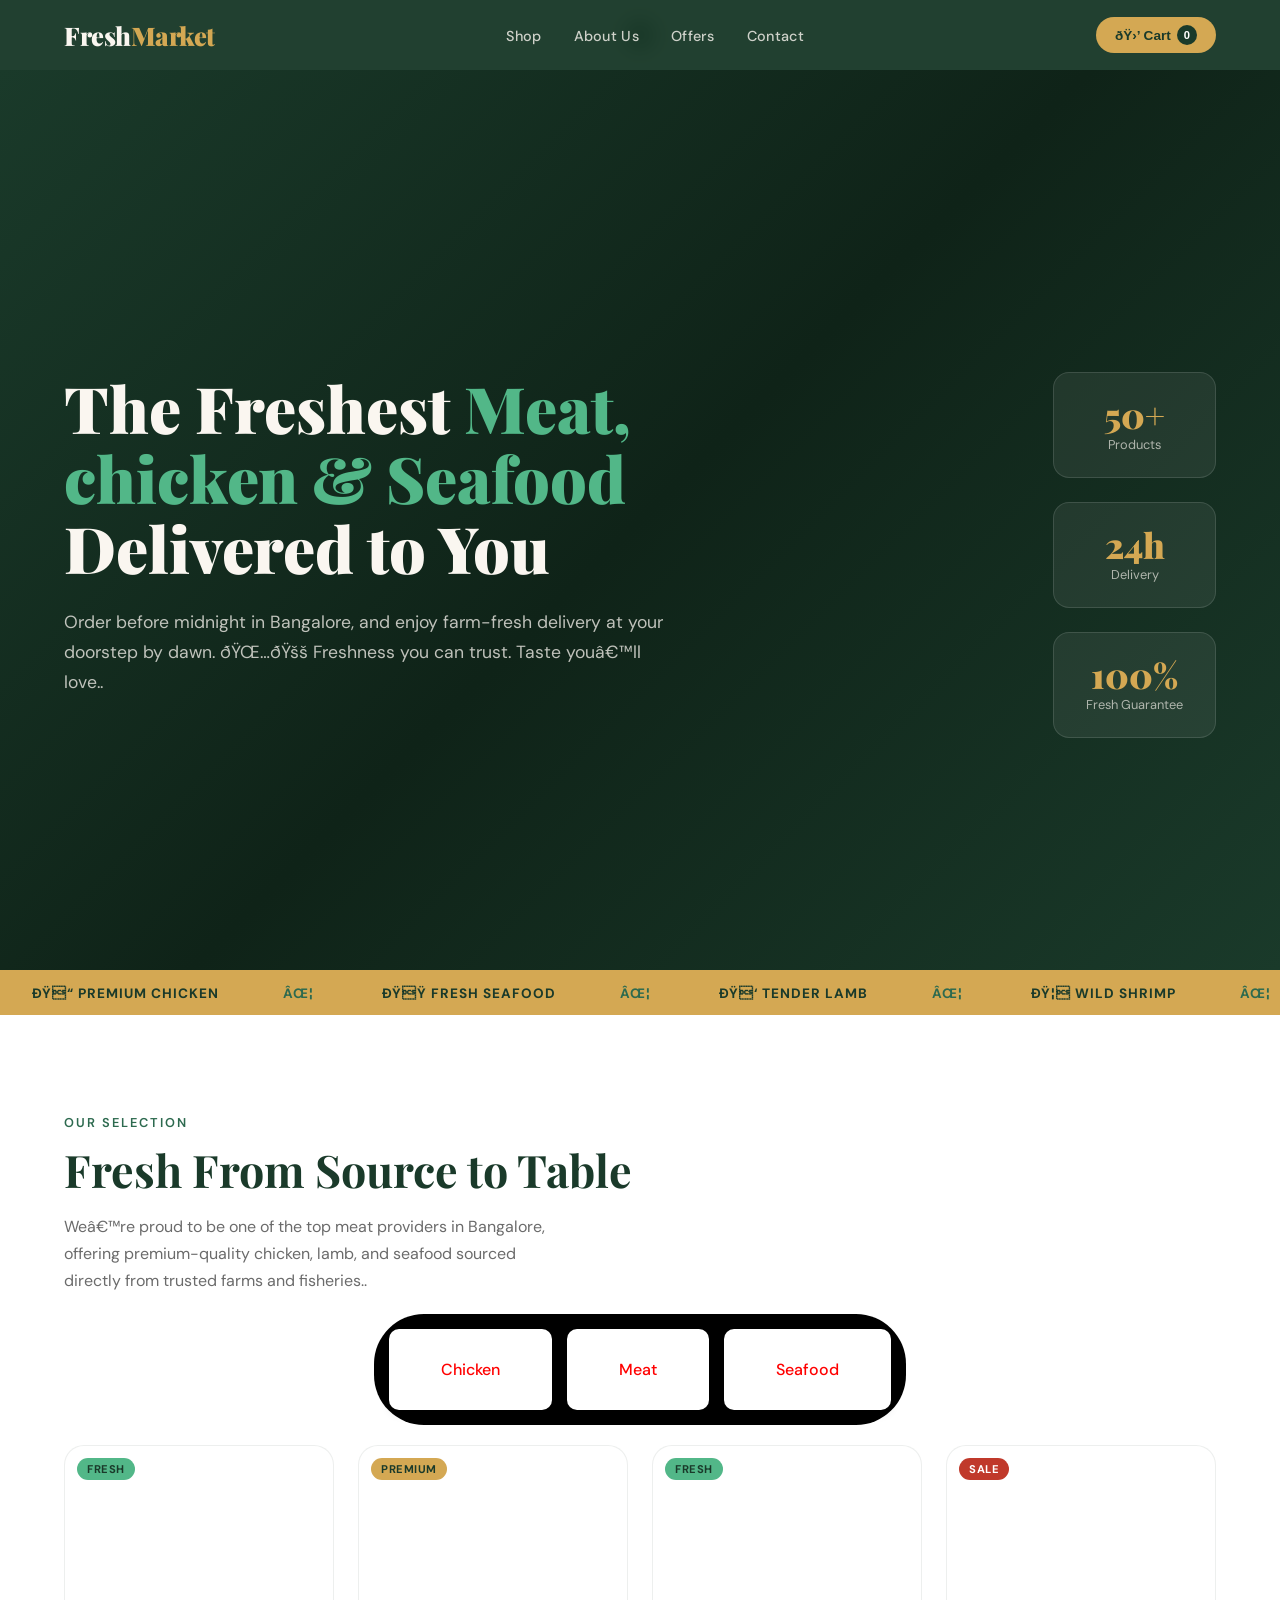
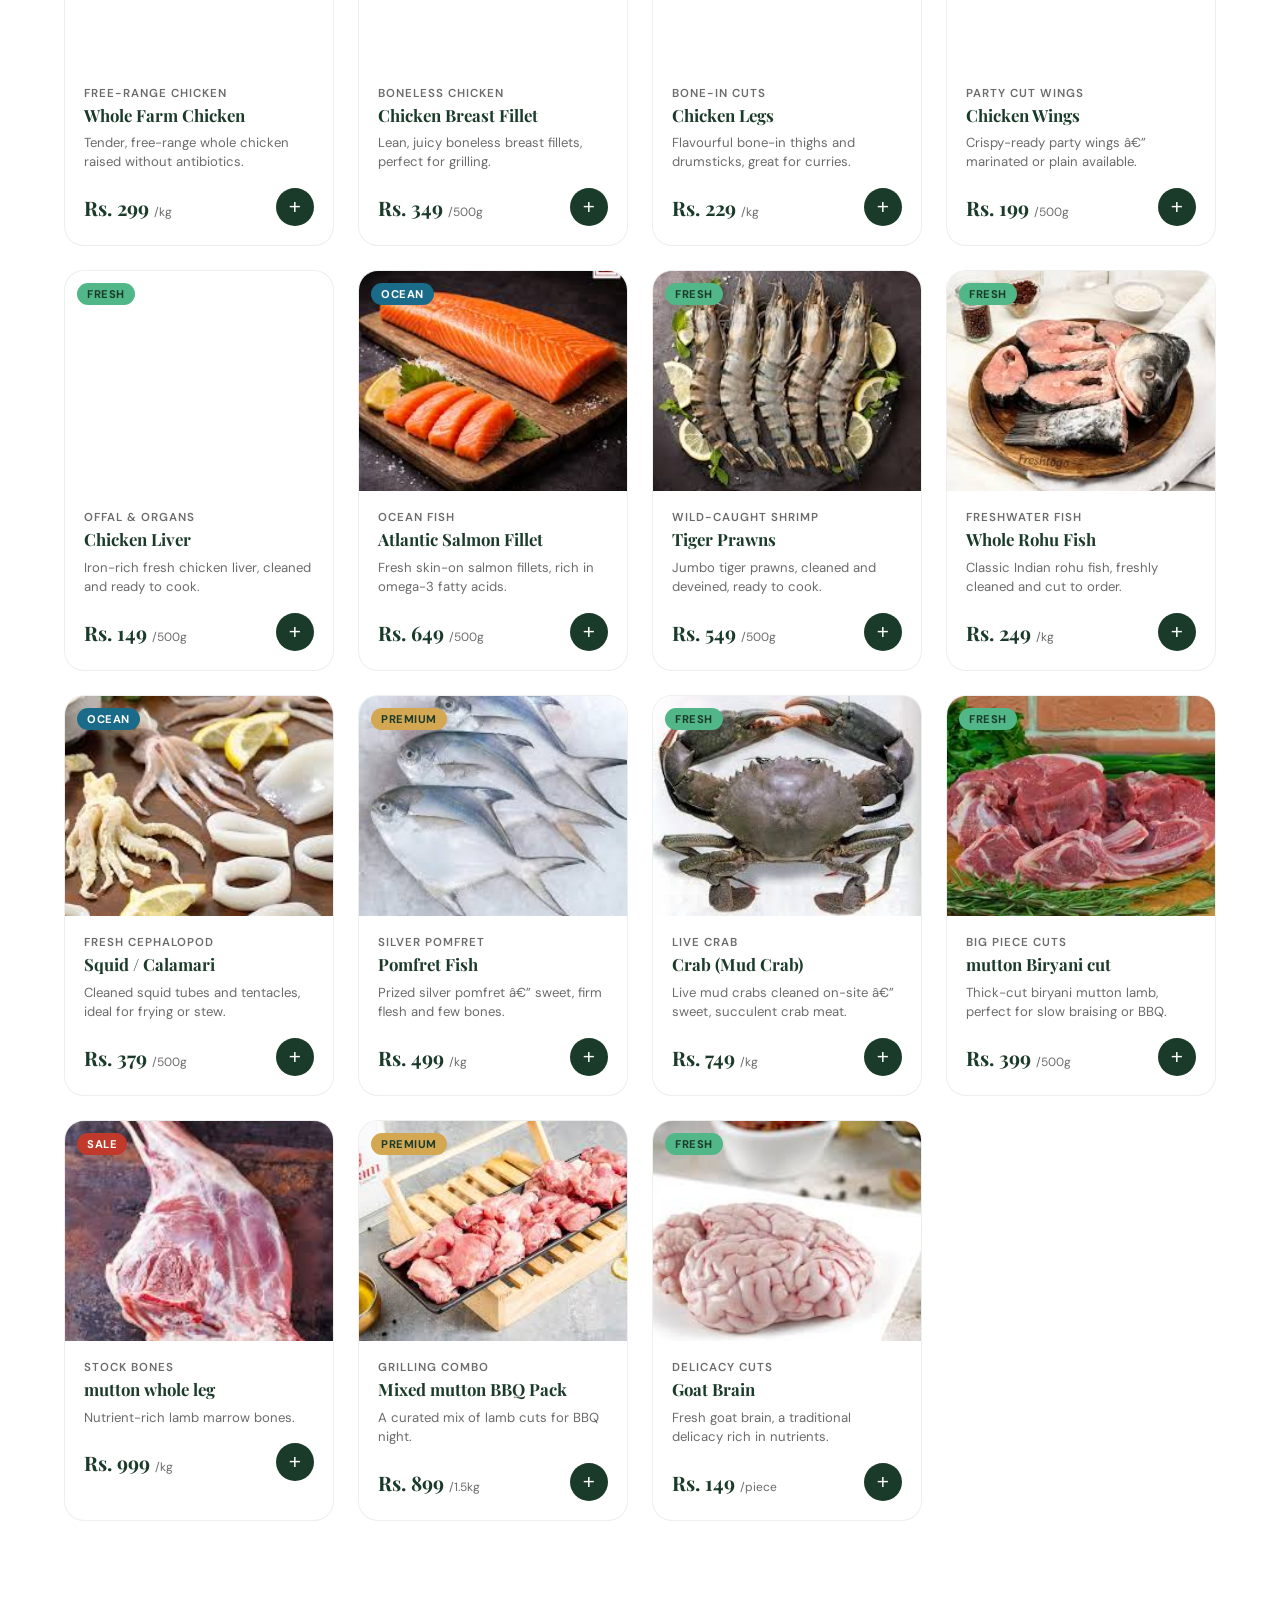
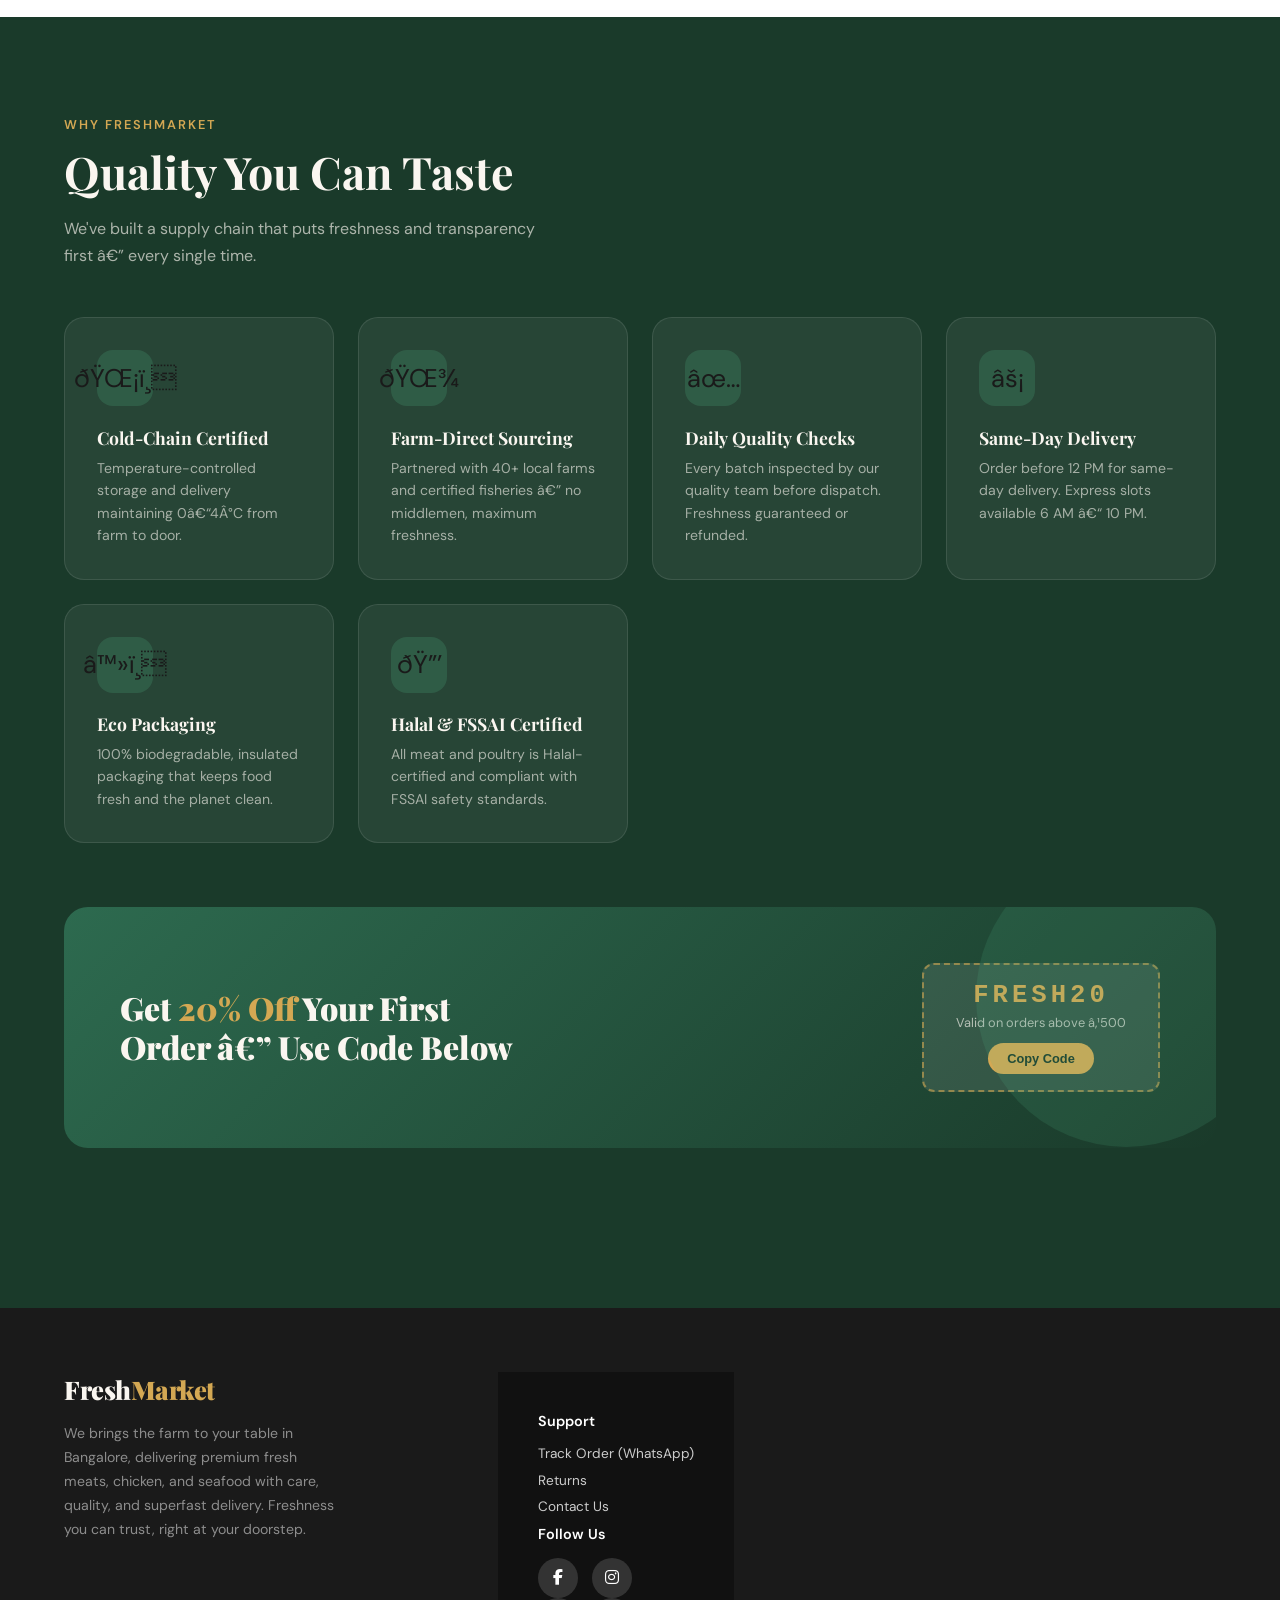
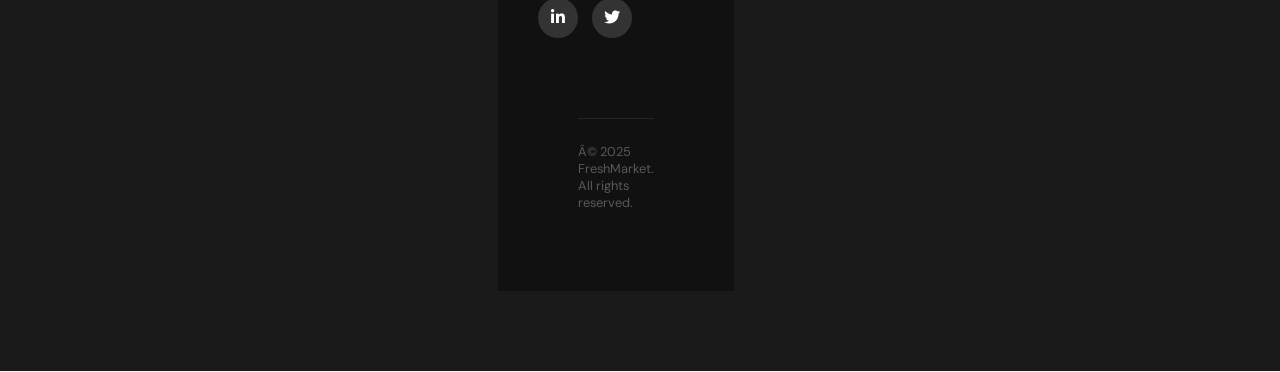
==== index.html @ b381bd7d "Update index.html" ====
<!DOCTYPE html>
<html lang="en">
<head>
  <!-- Google tag (gtag.js) -->
<script async src="https://www.googletagmanager.com/gtag/js?id=G-Z28W8X3R61"></script>
<script>
  window.dataLayer = window.dataLayer || [];
  function gtag(){dataLayer.push(arguments);}
  gtag('js', new Date());

  gtag('config', 'G-Z28W8X3R61');
</script>
  <link rel="stylesheet" href="style.css">
  <title>FreshMarket</title>
    <div class="category-container">
</div>

  <style>
  /* .category-container {
  display: flex;
  justify-content: center;
  gap: 15px;
  background: #000;
  padding: 15px;
  border-radius: 50px;
  width: fit-content;
  margin: 20px auto;
}

.category-card a {
  color: Yellow;
  text-decoration: none;
  padding: 10px 22px;
  display: block;
  border-radius: 30px;
  font-weight: 500;
  transition: all 0.3s ease;
}

.category-card a:hover {
  background: #fff;
  color: #000;
} */
  .category-container {
    display: flex;
    justify-content: center;
    gap: 15px;
    background: #000;
    padding: 15px;
    border-radius: 50px;
    width: fit-content;
    margin: 20px auto;
  }

  .category-card a {
    color: Red;
    text-decoration: none;
    padding: 10px 22px;
    display: block;
    border-radius: 30px;
    font-weight: 500;
    transition: all 0.3s ease;
  }

  .category-card a:hover {
    background: #fff;
    color: #000;
  }
  </style>

</head>
<meta charset="UTF-8">
<meta name="viewport" content="width=device-width, initial-scale=1.0">
<title>FreshMarket — Farm to Table</title>
<link href="https://fonts.googleapis.com/css2?family=Playfair+Display:wght@400;600;700;900&family=DM+Sans:wght@300;400;500;600&display=swap" rel="stylesheet">
<style>
  :root {
    --cream: #FAF6F0;
    --deep-green: #1A3A2A;
    --mid-green: #2D6A4F;
    --light-green: #52B788;
    --accent: #D4A853;
    --warm-red: #C0392B;
    --ocean: #1A6B8A;
    --bg: #F5EFE7;
    --white: #FFFFFF;
    --text-dark: #1A1A1A;
    --text-muted: #6B6B6B;
    --card-shadow: 0 8px 40px rgba(26,58,42,0.12);
    --transition: all 0.35s cubic-bezier(0.4,0,0.2,1);
  }

  * { margin: 0; padding: 0; box-sizing: border-box; }

  body {
    font-family: 'DM Sans', sans-serif;
    background: var(--cream);
    color: var(--text-dark);
    overflow-x: hidden;
  }

  /* ─── NAV ─── */
  nav {
    position: fixed; top: 0; width: 100%; z-index: 999;
    background: rgba(26,58,42,0.97);
    backdrop-filter: blur(10px);
    padding: 0 5%;
    display: flex; align-items: center; justify-content: space-between;
    height: 70px;
  }
  .nav-logo {
    font-family: 'Playfair Display', serif;
    font-size: 1.6rem; font-weight: 900;
    color: var(--cream);
    letter-spacing: -0.5px;
  }
  .nav-logo span { color: var(--accent); }
  .nav-links { display: flex; gap: 2rem; list-style: none; }
  .nav-links a {
    color: rgba(250,246,240,0.8);
    text-decoration: none; font-size: 0.9rem; font-weight: 500;
    letter-spacing: 0.3px; transition: var(--transition);
  }
  .nav-links a:hover { color: var(--accent); }
  .nav-actions { display: flex; align-items: center; gap: 1rem; }
  .cart-btn {
    background: var(--accent);
    color: var(--deep-green);
    border: none; padding: 0.5rem 1.2rem;
    border-radius: 50px; font-weight: 600; font-size: 0.85rem;
    cursor: pointer; transition: var(--transition);
    display: flex; align-items: center; gap: 6px;
  }
  .cart-btn:hover { background: var(--cream); transform: scale(1.04); }
  .cart-count {
    background: var(--deep-green); color: white;
    border-radius: 50%; width: 20px; height: 20px;
    display: flex; align-items: center; justify-content: center;
    font-size: 0.7rem; font-weight: 700;
  }

  /* ─── HERO ─── */
  .hero {
    min-height: 100vh;
    background: linear-gradient(135deg, var(--deep-green) 0%, #0f2318 50%, #1a3a2a 100%);
    display: flex; align-items: center;
    padding: 70px 5% 0;
    position: relative; overflow: hidden;
  }
  .hero::before {
    content: '';
    position: absolute; inset: 0;
    background: url('https://media.istockphoto.com/id/1165495283/photo/different-types-of-animal-protein.webp?a=1&b=1&s=612x612&w=0&k=20&c=Oe6V6Va_bn7mPq1WxCvfCZoLuxeNnHLJ_kqtxT3GMZA=') center/cover;
    opacity: 0.18;
  }
  .hero-content { position: relative; z-index: 2; max-width: 620px; }
  .hero-badge {
    display: inline-block;
    background: rgba(212,168,83,0.2);
    border: 1px solid var(--accent);
    color: var(--accent);
    padding: 0.35rem 1rem; border-radius: 50px;
    font-size: 0.78rem; font-weight: 600;
    letter-spacing: 1.5px; text-transform: uppercase;
    margin-bottom: 1.5rem;
    animation: fadeUp 0.6s ease forwards;
  }
  .hero h1 {
    font-family: 'Playfair Display', serif;
    font-size: clamp(2.8rem, 5vw, 4.5rem);
    font-weight: 900; line-height: 1.1;
    color: var(--cream);
    margin-bottom: 1.5rem;
    animation: fadeUp 0.7s 0.1s ease both;
  }
  .hero h1 em { color: var(--light-green); font-style: normal; }
  .hero p {
    color: rgba(250,246,240,0.75);
    font-size: 1.1rem; line-height: 1.7;
    margin-bottom: 2.5rem;
    animation: fadeUp 0.7s 0.2s ease both;
  }
  .hero-btns { display: flex; gap: 1rem; flex-wrap: wrap; animation: fadeUp 0.7s 0.3s ease both; }
  .btn-primary {
    background: var(--accent); color: var(--deep-green);
    padding: 0.85rem 2rem; border-radius: 50px;
    font-weight: 700; font-size: 0.95rem;
    border: none; cursor: pointer; transition: var(--transition);
    text-decoration: none; display: inline-block;
  }
  .btn-primary:hover { background: var(--light-green); color: white; transform: translateY(-2px); }
  .btn-secondary {
    background: transparent; color: var(--cream);
    padding: 0.85rem 2rem; border-radius: 50px;
    font-weight: 600; font-size: 0.95rem;
    border: 2px solid rgba(250,246,240,0.3);
    cursor: pointer; transition: var(--transition);
    text-decoration: none; display: inline-block;
  }
  .btn-secondary:hover { border-color: var(--accent); color: var(--accent); }
  .hero-stats {
    position: relative; z-index: 2;
    margin-left: auto; display: flex; flex-direction: column; gap: 1.5rem;
    animation: fadeIn 1s 0.5s ease both;
  }
  .stat-card {
    background: rgba(255,255,255,0.07);
    backdrop-filter: blur(12px);
    border: 1px solid rgba(255,255,255,0.12);
    border-radius: 16px; padding: 1.5rem 2rem;
    text-align: center; min-width: 160px;
  }
  .stat-card .num {
    font-family: 'Playfair Display', serif;
    font-size: 2.2rem; font-weight: 900;
    color: var(--accent); line-height: 1;
  }
  .stat-card .label { color: rgba(250,246,240,0.65); font-size: 0.8rem; margin-top: 4px; }

  /* ─── MARQUEE ─── */
  .marquee-strip {
    background: var(--accent);
    padding: 0.75rem 0; overflow: hidden;
    white-space: nowrap;
  }
  .marquee-inner {
    display: inline-block;
    animation: marquee 20s linear infinite;
    font-weight: 700; font-size: 0.85rem;
    color: var(--deep-green); letter-spacing: 1px; text-transform: uppercase;
  }
  .marquee-inner span { margin: 0 2rem; }
  .marquee-inner .dot { color: var(--mid-green); }

  /* ─── SECTIONS ─── */
  section { padding: 6rem 5%; }
  .section-label {
    display: inline-block;
    color: var(--mid-green); font-weight: 600;
    font-size: 0.8rem; letter-spacing: 2px;
    text-transform: uppercase; margin-bottom: 0.75rem;
  }
  .section-title {
    font-family: 'Playfair Display', serif;
    font-size: clamp(2rem, 3.5vw, 3rem);
    font-weight: 700; line-height: 1.2;
    color: var(--deep-green); margin-bottom: 1rem;
  }
  .section-sub {
    color: var(--text-muted); font-size: 1rem;
    max-width: 500px; line-height: 1.7;
  }

  /* ─── CATEGORY TABS ─── */
  .category-section { background: var(--white); }
  .category-nav {
    display: flex; gap: 0.75rem; flex-wrap: wrap;
    margin: 2.5rem 0;
  }
  .cat-tab {
    padding: 0.6rem 1.4rem; border-radius: 50px;
    border: 2px solid transparent;
    background: var(--bg);
    font-weight: 600; font-size: 0.88rem;
    cursor: pointer; transition: var(--transition);
    display: flex; align-items: center; gap: 8px;
    color: var(--text-muted);
  }
  .cat-tab:hover { border-color: var(--light-green); color: var(--mid-green); }
  .cat-tab.active {
    background: var(--deep-green);
    color: var(--cream);
    border-color: var(--deep-green);
  }
  .cat-tab .icon { font-size: 1.1rem; }

  /* ─── PRODUCT GRID ─── */
  .products-grid {
    display: grid;
    grid-template-columns: repeat(auto-fill, minmax(240px, 1fr));
    gap: 1.5rem;
  }
  .product-card {
    background: var(--white);
    border-radius: 20px;
    overflow: hidden;
    border: 1px solid rgba(26,58,42,0.08);
    transition: var(--transition);
    cursor: pointer;
    position: relative;
  }
  .product-card:hover {
    transform: translateY(-6px);
    box-shadow: var(--card-shadow);
  }
  .product-img {
    width: 100%; height: 220px;
    object-fit: cover;
    display: block; transition: var(--transition);
  }
  .product-card:hover .product-img { transform: scale(1.04); }
  .product-img-wrap { overflow: hidden; position: relative; }
  .product-badge {
    position: absolute; top: 12px; left: 12px;
    padding: 4px 10px; border-radius: 50px;
    font-size: 0.7rem; font-weight: 700;
    letter-spacing: 0.5px; text-transform: uppercase;
  }
  .badge-fresh { background: var(--light-green); color: var(--deep-green); }
  .badge-premium { background: var(--accent); color: var(--deep-green); }
  .badge-sale { background: var(--warm-red); color: white; }
  .badge-ocean { background: var(--ocean); color: white; }
  .product-body { padding: 1.2rem; }
  .product-cat {
    font-size: 0.72rem; font-weight: 600;
    text-transform: uppercase; letter-spacing: 1px;
    color: var(--text-muted); margin-bottom: 4px;
  }
  .product-name {
    font-family: 'Playfair Display', serif;
    font-size: 1.05rem; font-weight: 700;
    color: var(--deep-green); margin-bottom: 0.4rem;
    line-height: 1.3;
  }
  .product-desc {
    font-size: 0.82rem; color: var(--text-muted);
    line-height: 1.5; margin-bottom: 1rem;
  }
  .product-footer {
    display: flex; align-items: center;
    justify-content: space-between;
  }
  .product-price {
    font-family: 'Playfair Display', serif;
    font-size: 1.25rem; font-weight: 700;
    color: var(--deep-green);
  }
  .product-price .unit {
    font-size: 0.75rem; font-weight: 400;
    color: var(--text-muted); font-family: 'DM Sans', sans-serif;
  }
  .add-btn {
    width: 38px; height: 38px; border-radius: 50%;
    background: var(--deep-green); color: white;
    border: none; cursor: pointer;
    font-size: 1.3rem; transition: var(--transition);
    display: flex; align-items: center; justify-content: center;
  }
  .add-btn:hover { background: var(--light-green); transform: scale(1.1); }

  /* ─── WHY US ─── */
  .why-section { background: var(--deep-green); }
  .why-section .section-label { color: var(--accent); }
  .why-section .section-title { color: var(--cream); }
  .why-section .section-sub { color: rgba(250,246,240,0.65); }
  .why-grid {
    display: grid;
    grid-template-columns: repeat(auto-fit, minmax(220px, 1fr));
    gap: 1.5rem; margin-top: 3rem;
  }
  .why-card {
    background: rgba(255,255,255,0.06);
    border: 1px solid rgba(255,255,255,0.1);
    border-radius: 20px; padding: 2rem;
    transition: var(--transition);
  }
  .why-card:hover {
    background: rgba(82,183,136,0.15);
    border-color: var(--light-green);
    transform: translateY(-4px);
  }
  .why-icon {
    width: 56px; height: 56px; border-radius: 16px;
    background: rgba(82,183,136,0.2);
    display: flex; align-items: center; justify-content: center;
    font-size: 1.6rem; margin-bottom: 1.2rem;
  }
  .why-card h3 {
    font-family: 'Playfair Display', serif;
    font-size: 1.1rem; color: var(--cream);
    margin-bottom: 0.5rem;
  }
  .why-card p { color: rgba(250,246,240,0.6); font-size: 0.88rem; line-height: 1.6; }

  /* ─── BANNER ─── */
  .promo-banner {
    background: linear-gradient(135deg, var(--mid-green), var(--deep-green));
    border-radius: 24px; padding: 3.5rem;
    display: flex; align-items: center; justify-content: space-between;
    gap: 2rem; flex-wrap: wrap; margin: 4rem 0;
    position: relative; overflow: hidden;
  }
  .promo-banner::before {
    content: '';
    position: absolute; right: -60px; top: -60px;
    width: 300px; height: 300px; border-radius: 50%;
    background: rgba(82,183,136,0.15);
  }
  .promo-banner h2 {
    font-family: 'Playfair Display', serif;
    font-size: 2rem; font-weight: 900; color: var(--cream);
    max-width: 400px; line-height: 1.2;
  }
  .promo-banner h2 em { color: var(--accent); font-style: normal; }
  .promo-code {
    background: rgba(255,255,255,0.1);
    border: 2px dashed rgba(212,168,83,0.6);
    border-radius: 12px; padding: 1rem 2rem;
    text-align: center;
  }
  .promo-code .code {
    font-family: 'DM Mono', monospace;
    font-size: 1.6rem; font-weight: 700;
    color: var(--accent); letter-spacing: 4px;
  }
  .promo-code p { color: rgba(250,246,240,0.65); font-size: 0.8rem; margin-top: 4px; }

  /* ─── FOOTER ─── */
  footer {
    background: var(--text-dark);
    padding: 4rem 5% 2rem;
  }
  .footer-grid {
    display: grid;
    grid-template-columns: 2fr 1fr 1fr 1fr;
    gap: 3rem; margin-bottom: 3rem;
  }
  .footer-brand p {
    color: rgba(255,255,255,0.5); font-size: 0.88rem;
    line-height: 1.7; margin-top: 1rem; max-width: 280px;
  }
  .footer-col h4 {
    color: var(--cream); font-size: 0.9rem;
    font-weight: 600; margin-bottom: 1.2rem;
  }
  .footer-col ul { list-style: none; }
  .footer-col ul li {
    margin-bottom: 0.6rem;
  }
  .footer-col ul a {
    color: rgba(255,255,255,0.45); font-size: 0.85rem;
    text-decoration: none; transition: var(--transition);
  }
  .footer-col ul a:hover { color: var(--accent); }
  .footer-bottom {
    border-top: 1px solid rgba(255,255,255,0.08);
    padding-top: 1.5rem;
    display: flex; justify-content: space-between; align-items: center; flex-wrap: gap;
  }
  .footer-bottom p { color: rgba(255,255,255,0.3); font-size: 0.8rem; }

  /* ─── CART TOAST ─── */
  .toast {
    position: fixed; bottom: 2rem; right: 2rem;
    background: var(--deep-green); color: var(--cream);
    padding: 1rem 1.5rem; border-radius: 12px;
    font-size: 0.9rem; font-weight: 500;
    transform: translateY(100px); opacity: 0;
    transition: all 0.4s cubic-bezier(0.4,0,0.2,1);
    z-index: 9999; display: flex; align-items: center; gap: 10px;
    border-left: 4px solid var(--light-green);
    box-shadow: 0 8px 30px rgba(0,0,0,0.2);
  }
  .toast.show { transform: translateY(0); opacity: 1; }

  /* ─── ANIMATIONS ─── */
  @keyframes fadeUp {
    from { opacity: 0; transform: translateY(24px); }
    to { opacity: 1; transform: translateY(0); }
  }
  @keyframes fadeIn {
    from { opacity: 0; } to { opacity: 1; }
  }
  @keyframes marquee {
    from { transform: translateX(0); }
    to { transform: translateX(-50%); }
  }

  /* ─── RESPONSIVE ─── */
  @media (max-width: 900px) {
    .hero { flex-direction: column; text-align: center; padding-top: 90px; }
    .hero-stats { flex-direction: row; margin: 2rem auto 0; }
    .footer-grid { grid-template-columns: 1fr 1fr; }
  }
  @media (max-width: 600px) {
    .nav-links { display: none; }
    .footer-grid { grid-template-columns: 1fr; }
    .hero-stats { flex-direction: column; }
    .promo-banner { text-align: center; justify-content: center; }
  }
</style>
</head>
<body>
<!-- NAV --><nav>
<div class="nav-logo">Fresh<span>Market</span></div>
<ul class="nav-links">
<li><a href="#products">Shop</a></li>
<li><a href="#why">About Us</a></li>
<li><a href="#offers">Offers</a></li>
<li><a href="#footer">Contact</a></li>
</ul>
<div class="nav-actions"><button class="cart-btn" onclick="alert('Cart: ' + cartCount + ' items')"> 🛒 Cart <span class="cart-count" id="cartNum">0</span> </button></div>
</nav><!-- HERO -->
<section class="hero">
<div class="hero-content">
<h1>The Freshest <em>Meat, chicken &amp; Seafood</em> Delivered to You</h1>
<p>Order before midnight in Bangalore, and enjoy farm-fresh delivery at your doorstep by dawn. 🌅🚚
Freshness you can trust. Taste you’ll love..</p>
</div>
<div class="hero-stats">
<div class="stat-card">
<div class="num">50+</div>
<div class="label">Products</div>
</div>
<div class="stat-card">
<div class="num">24h</div>
<div class="label">Delivery</div>
</div>
<div class="stat-card">
<div class="num">100%</div>
<div class="label">Fresh Guarantee</div>
</div>
</div>
</section>
<!-- MARQUEE -->
<div class="marquee-strip">
<div class="marquee-inner"><span>🐓 Premium Chicken</span><span class="dot">✦</span> <span>🐟 Fresh Seafood</span><span class="dot">✦</span> <span>🐑 Tender Lamb</span><span class="dot">✦</span> <span>🦐 Wild Shrimp</span><span class="dot">✦</span> <span>🐟 Atlantic Salmon</span><span class="dot">✦</span> <!-- repeat for seamless loop --> <span>🐓 Premium Chicken</span><span class="dot">✦</span> <span>Fresh Seafood</span><span class="dot">✦</span> <span>🐑 Tender Lamb</span><span class="dot">✦</span> <span>🦐 Wild Shrimp</span><span class="dot">✦</span> <span>🐟 Atlantic Salmon</span><span class="dot">✦</span></div>
</div>
<!-- PRODUCTS -->
<section class="category-section" id="products">
<div><span class="section-label">Our Selection</span>
<h2 class="section-title">Fresh From Source to Table</h2>
<p class="section-sub">We’re proud to be one of the top meat providers in Bangalore, offering premium-quality chicken, lamb, and seafood sourced directly from trusted farms and fisheries..</p>
</div>
  <div class="category-container">

<div class="category-card">
<a href="chicken.html">Chicken</a>
</div>

<div class="category-card">
<a href="meat.html">Meat</a>
</div>

<div class="category-card">
<a href="seafood.html">Seafood</a>
</div>

</div>
  <div class="products-grid" id="productsGrid"></div>
</section>
<!-- WHY US -->
<section class="why-section" id="why"><span class="section-label">Why FreshMarket</span>
<h2 class="section-title">Quality You Can Taste</h2>
<p class="section-sub">We've built a supply chain that puts freshness and transparency first — every single time.</p>
<div class="why-grid">
<div class="why-card">
<div class="why-icon">🌡️</div>
<h3>Cold-Chain Certified</h3>
<p>Temperature-controlled storage and delivery maintaining 0–4°C from farm to door.</p>
</div>
<div class="why-card">
<div class="why-icon">🌾</div>
<h3>Farm-Direct Sourcing</h3>
<p>Partnered with 40+ local farms and certified fisheries — no middlemen, maximum freshness.</p>
</div>
<div class="why-card">
<div class="why-icon">✅</div>
<h3>Daily Quality Checks</h3>
<p>Every batch inspected by our quality team before dispatch. Freshness guaranteed or refunded.</p>
</div>
<div class="why-card">
<div class="why-icon">⚡</div>
<h3>Same-Day Delivery</h3>
<p>Order before 12 PM for same-day delivery. Express slots available 6 AM – 10 PM.</p>
</div>
<div class="why-card">
<div class="why-icon">♻️</div>
<h3>Eco Packaging</h3>
<p>100% biodegradable, insulated packaging that keeps food fresh and the planet clean.</p>
</div>
<div class="why-card">
<div class="why-icon">🔒</div>
<h3>Halal &amp; FSSAI Certified</h3>
<p>All meat and poultry is Halal-certified and compliant with FSSAI safety standards.</p>
</div>
</div>
<!-- PROMO BANNER -->
<div class="promo-banner" id="offers">
<h2>Get <em>20% Off</em> Your First Order — Use Code Below</h2>
<div class="promo-code">
<div class="code">FRESH20</div>
<p>Valid on orders above ₹500</p>
<button class="btn-primary" style="margin-top: 12px; font-size: 0.8rem; padding: 0.5rem 1.2rem;" onclick="copyCode()">Copy Code</button></div>
</div>
</section>
<!-- FOOTER --><footer id="footer">
<div class="footer-grid">
<div class="footer-brand">
<div class="nav-logo">Fresh<span>Market</span></div>
<p>We brings the farm to your table in Bangalore, delivering premium fresh meats, chicken, and seafood with care, quality, and superfast delivery. Freshness you can trust, right at your doorstep.</p>
</div>

<!-- Font Awesome (ADD IN HEAD) -->
<link rel="stylesheet" href="https://cdnjs.cloudflare.com/ajax/libs/font-awesome/6.4.0/css/all.min.css">

<div class="footer">
<div class="footer-col">
<h4>Support</h4>
<ul>
  <li><a href="https://wa.me/918197451760">Track Order (WhatsApp)</a></li>
  <li><a href="mailto:freshmarket.gt.tc.com">Returns</a></li>
  <li><a href="tel:+918197451760">Contact Us</a></li>
</ul>
  <div class="footer-col">
    <h4>Follow Us</h4>
    <div class="social-links">
      <a href="https://www.facebook.com/" target="_blank"><i class="fab fa-facebook-f"></i></a>
      <a href="https://www.instagram.com/" target="_blank"><i class="fab fa-instagram"></i></a>
      <a href="https://www.linkedin.com/" target="_blank"><i class="fab fa-linkedin-in"></i></a>
      <a href="https://twitter.com/" target="_blank"><i class="fab fa-twitter"></i></a>
    </div>
  </div>

</div>

<style>
.footer {
  display: flex;
  gap: 40px;
  flex-wrap: wrap;
  background: #111;
  padding: 40px;
}

.footer-col h4 {
  color: #fff;
  margin-bottom: 15px;
}

.footer-col ul {
  list-style: none;
  padding: 0;
}

.footer-col ul li a {
  color: #ccc;
  text-decoration: none;
  display: block;
  margin-bottom: 8px;
}

.social-links a {
  display: inline-block;
  height: 40px;
  width: 40px;
  background: #333;
  margin-right: 10px;
  text-align: center;
  line-height: 40px;
  border-radius: 50%;
  color: #fff;
  transition: 0.3s;
}

.social-links a:hover {
  background: #e63946;
}
</style>
<ul>
<div class="footer">
    <ul/>
<div class="footer-bottom">
<p>© 2025 FreshMarket. All rights reserved.</p>
</div>
</footer><!-- TOAST -->
<div class="toast" id="toast">✅ Added to cart!</div>
<p>
<script>
let cartCount = 0;

const products = [
  // CHICKEN
  { id:1, cat:'chicken', name:'Whole Farm Chicken', sub:'Free-Range Chicken', price:'Rs. 299', unit:'/kg', badge:'fresh', badgeLabel:'Fresh', desc:'Tender, free-range whole chicken raised without antibiotics.', img:'https://images.unsplash.com/photo-1587593810167-a84920ea0781?w=600&q=80' },
  { id:2, cat:'chicken', name:'Chicken Breast Fillet', sub:'Boneless Chicken', price:'Rs. 349', unit:'/500g', badge:'premium', badgeLabel:'Premium', desc:'Lean, juicy boneless breast fillets, perfect for grilling.', img:'https://images.unsplash.com/photo-1682991136736-a2b44623eeba?w=500&auto=format&fit=crop&q=60&ixlib=rb-4.1.0&ixid=M3wxMjA3fDB8MHxzZWFyY2h8N3x8Y2hpY2tlbiUyMGJyZWFzdHxlbnwwfHwwfHx8MA%3D%3D' },
  { id:3, cat:'chicken', name:'Chicken Legs', sub:'Bone-In Cuts', price:'Rs. 229', unit:'/kg', badge:'fresh', badgeLabel:'Fresh', desc:'Flavourful bone-in thighs and drumsticks, great for curries.', img:'https://media.istockphoto.com/id/1351966480/photo/raw-chicken-drum-stick-or-leg-pieces.webp?a=1&b=1&s=612x612&w=0&k=20&c=igDbLb6wiDadajXGD3pyt2d3ijChe7ovx_XZblskCac=' },
  { id:4, cat:'chicken', name:'Chicken Wings', sub:'Party Cut Wings', price:'Rs. 199', unit:'/500g', badge:'sale', badgeLabel:'Sale', desc:'Crispy-ready party wings — marinated or plain available.', img:'https://media.istockphoto.com/id/1130423940/photo/raw-chicken-wings.webp?a=1&b=1&s=612x612&w=0&k=20&c=3L_in81CK1aBq9viFOgYk0ZvPSkTZ2IHqcJkPZ5LTrU=' },
  { id:6, cat:'chicken', name:'Chicken Liver', sub:'Offal & Organs', price:'Rs. 149', unit:'/500g', badge:'fresh', badgeLabel:'Fresh', desc:'Iron-rich fresh chicken liver, cleaned and ready to cook.', img:'https://media.istockphoto.com/id/1266413084/photo/fresh-chicken-liver-on-a-cutting-board-with-cooking-ingredients.webp?a=1&b=1&s=612x612&w=0&k=20&c=8vWkVTcsEAAaOYxZyqfM0vT5w5yUyzNh_hho4cezIBc=' },

  // SEAFOOD
  { id:13, cat:'seafood', name:'Atlantic Salmon Fillet', sub:'Ocean Fish', price:'Rs. 649', unit:'/500g', badge:'ocean', badgeLabel:'Ocean', desc:'Fresh skin-on salmon fillets, rich in omega-3 fatty acids.', img:'[data-uri]' },
  { id:14, cat:'seafood', name:'Tiger Prawns', sub:'Wild-Caught Shrimp', price:'Rs. 549', unit:'/500g', badge:'fresh', badgeLabel:'Fresh', desc:'Jumbo tiger prawns, cleaned and deveined, ready to cook.', img:'[data-uri]' },
  { id:15, cat:'seafood', name:'Whole Rohu Fish', sub:'Freshwater Fish', price:'Rs. 249', unit:'/kg', badge:'fresh', badgeLabel:'Fresh', desc:'Classic Indian rohu fish, freshly cleaned and cut to order.', img:'[data-uri]' },
  { id:16, cat:'seafood', name:'Squid / Calamari', sub:'Fresh Cephalopod', price:'Rs. 379', unit:'/500g', badge:'ocean', badgeLabel:'Ocean', desc:'Cleaned squid tubes and tentacles, ideal for frying or stew.', img:'[data-uri]' },
  { id:17, cat:'seafood', name:'Pomfret Fish', sub:'Silver Pomfret', price:'Rs. 499', unit:'/kg', badge:'premium', badgeLabel:'Premium', desc:'Prized silver pomfret — sweet, firm flesh and few bones.', img:'[data-uri]' },
  { id:18, cat:'seafood', name:'Crab (Mud Crab)', sub:'Live Crab', price:'Rs. 749', unit:'/kg', badge:'fresh', badgeLabel:'Fresh', desc:'Live mud crabs cleaned on-site — sweet, succulent crab meat.', img:'[data-uri]' },

  // MEAT CUTS
  { id:19, cat:'meat', name:'mutton Biryani cut', sub:'big piece Cuts', price:'Rs. 399', unit:'/500g', badge:'fresh', badgeLabel:'Fresh', desc:'Thick-cut biryani mutton lamb, perfect for slow braising or BBQ.', img:'[data-uri]' },
  { id:20, cat:'meat', name:'mutton whole leg', sub:'Stock Bones', price:'Rs. 999', unit:'/kg', badge:'sale', badgeLabel:'Sale', desc:'Nutrient-rich lamb marrow bones.', img:'[data-uri]' },
  { id:21, cat:'meat', name:'Mixed mutton BBQ Pack', sub:'Grilling Combo', price:'Rs. 899', unit:'/1.5kg', badge:'premium', badgeLabel:'Premium', desc:'A curated mix of lamb cuts for BBQ night.', img:'[data-uri]' },
  { id:22, cat:'meat', name:'Goat Brain', sub:'Delicacy Cuts', price:'Rs. 149', unit:'/piece', badge:'fresh', badgeLabel:'Fresh', desc:'Fresh goat brain, a traditional delicacy rich in nutrients.', img:'[data-uri]' },
];

function renderProducts(filter = 'all') {
  const grid = document.getElementById('productsGrid');
  const filtered = filter === 'all' ? products : products.filter(p => p.cat === filter);
  grid.innerHTML = filtered.map(p => `
    <div class="product-card" data-cat="${p.cat}">
      <div class="product-img-wrap">
        <img class="product-img" src="${p.img}" alt="${p.name}" loading="lazy" onerror="this.src='https://images.unsplash.com/photo-1542838132-92c53300491e?w=600&q=80'">
        <span class="product-badge badge-${p.badge}">${p.badgeLabel}</span>
      </div>
      <div class="product-body">
        <div class="product-cat">${p.sub}</div>
        <div class="product-name">${p.name}</div>
        <div class="product-desc">${p.desc}</div>
        <div class="product-footer">
          <div class="product-price">${p.price} <span class="unit">${p.unit}</span></div>
          <button class="add-btn" onclick="addToCart('${p.name}')" title="Add to cart">+</button>
        </div>
      </div>
    </div>
  `).join('');
}

function filterCat(cat, btn) {
  document.querySelectorAll('.cat-tab').forEach(b => b.classList.remove('active'));
  btn.classList.add('active');
  renderProducts(cat);
}

function addToCart(name) {
  cartCount++;
  document.getElementById('cartNum').textContent = cartCount;
  const toast = document.getElementById('toast');
  toast.textContent = `✅ ${name} added to cart!`;
  toast.classList.add('show');
  setTimeout(() => toast.classList.remove('show'), 2500);
}

function copyCode() {
  navigator.clipboard.writeText('FRESH20').then(() => {
    const toast = document.getElementById('toast');
    toast.textContent = '🎉 Code FRESH20 copied!';
    toast.classList.add('show');
    setTimeout(() => toast.classList.remove('show'), 2500);
  });
}

renderProducts();

// Scroll reveal
const observer = new IntersectionObserver((entries) => {
  entries.forEach(e => {
    if (e.isIntersecting) {
      e.target.style.opacity = '1';
      e.target.style.transform = 'translateY(0)';
    }
  });
}, { threshold: 0.1 });

document.querySelectorAll('.why-card, .stat-card').forEach(el => {
  el.style.opacity = '0';
  el.style.transform = 'translateY(20px)';
  el.style.transition = 'opacity 0.5s ease, transform 0.5s ease';
  observer.observe(el);
});
</script>
</p>
</body>
</html>
---- style.css ----
<head>
<title>FreshMarket</title>

<style>
.category-container {
  display: flex;
  gap: 20px;
  justify-content: center;
  flex-wrap: wrap;
}

.category-card {
  background: #fff;
  padding: 20px 30px;
  border-radius: 10px;
  box-shadow: 0 4px 10px rgba(0,0,0,0.1);
  text-align: center;
  transition: 0.3s;
}

.category-card:hover {
  transform: translateY(-5px);
}
</style>

</head>
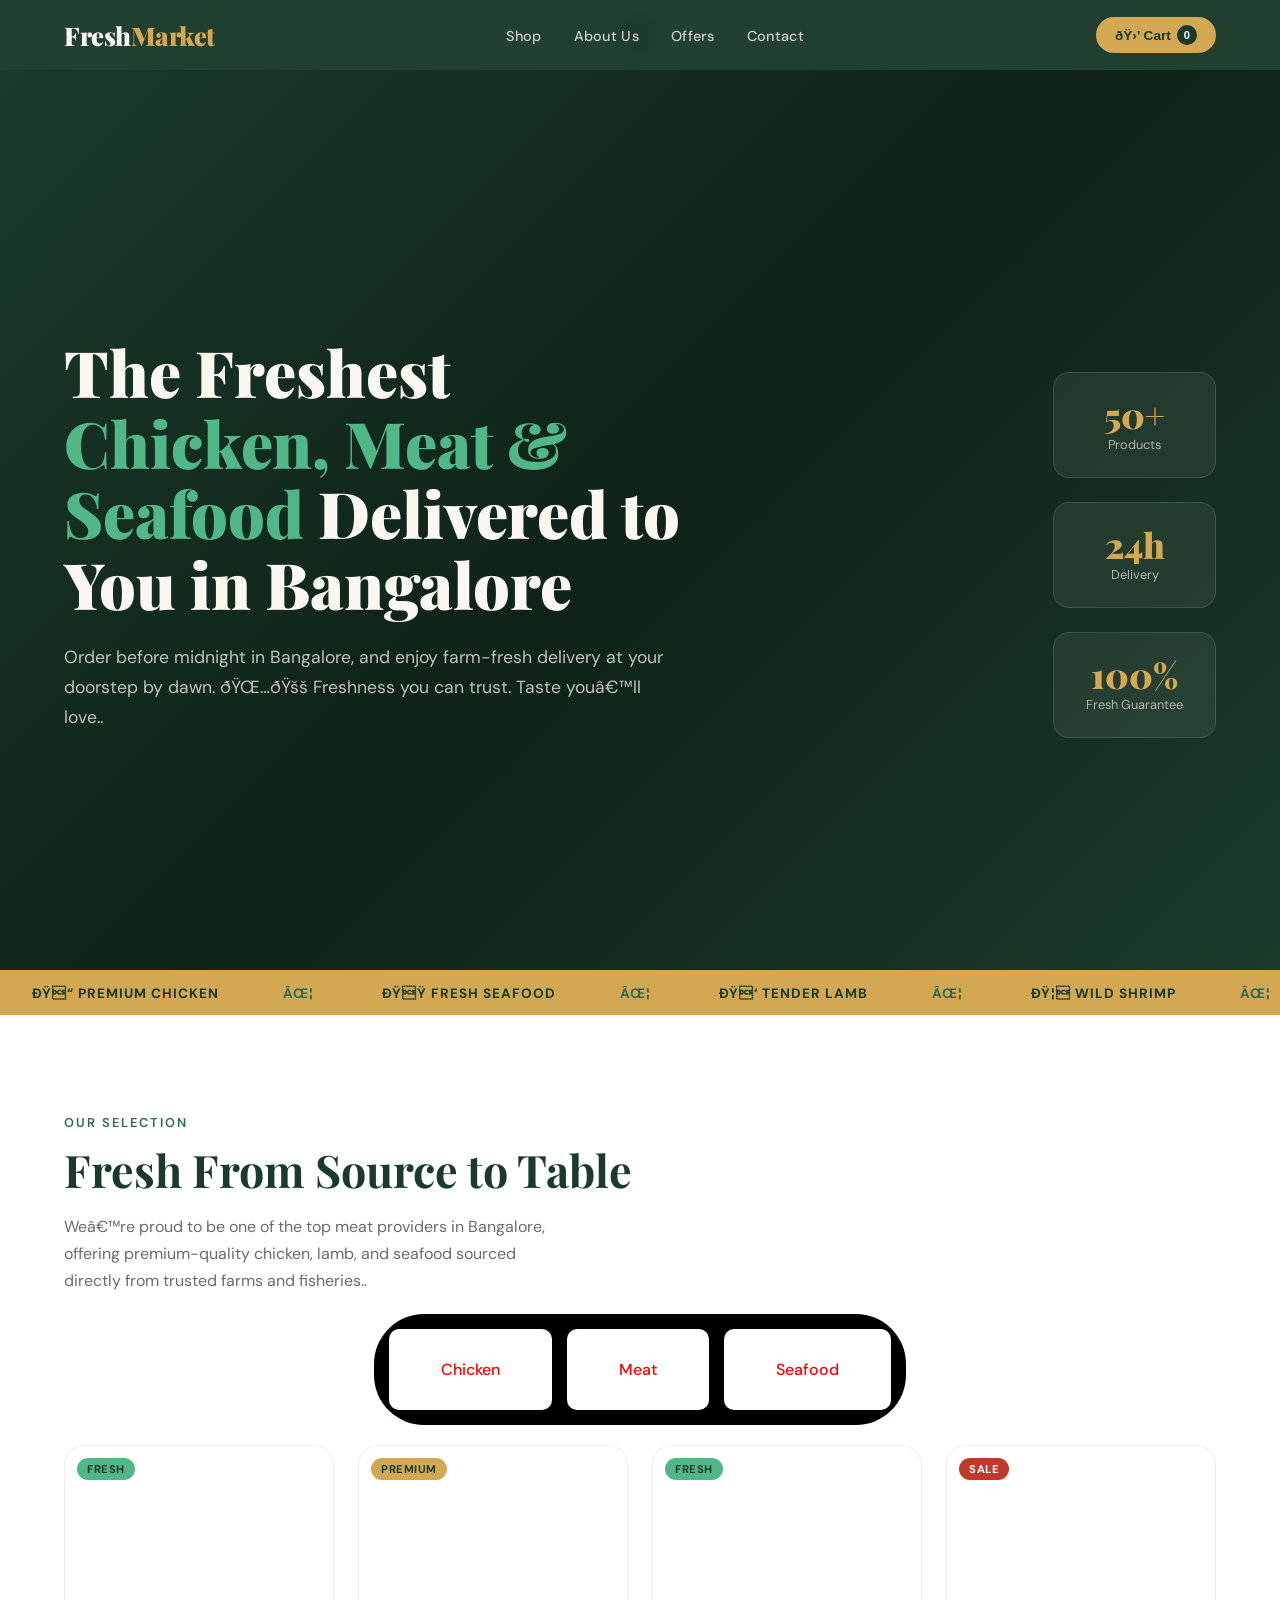
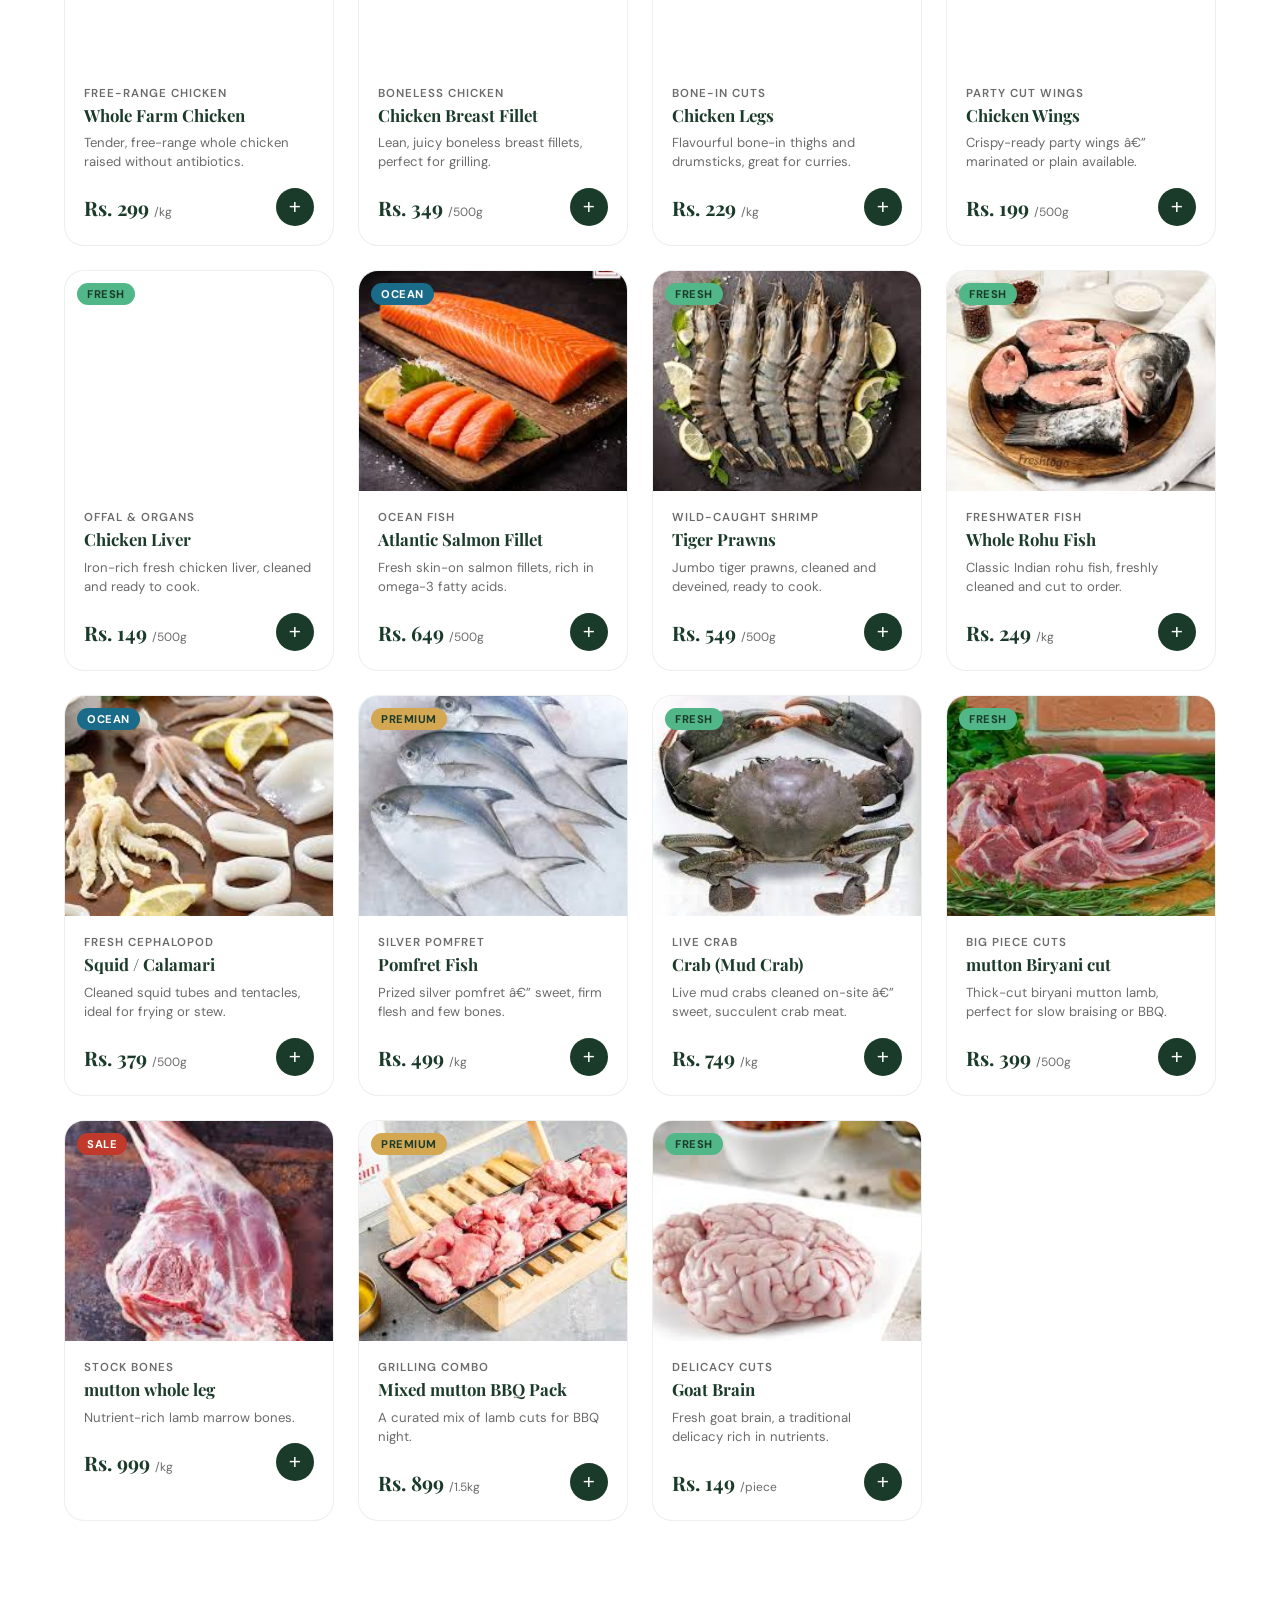
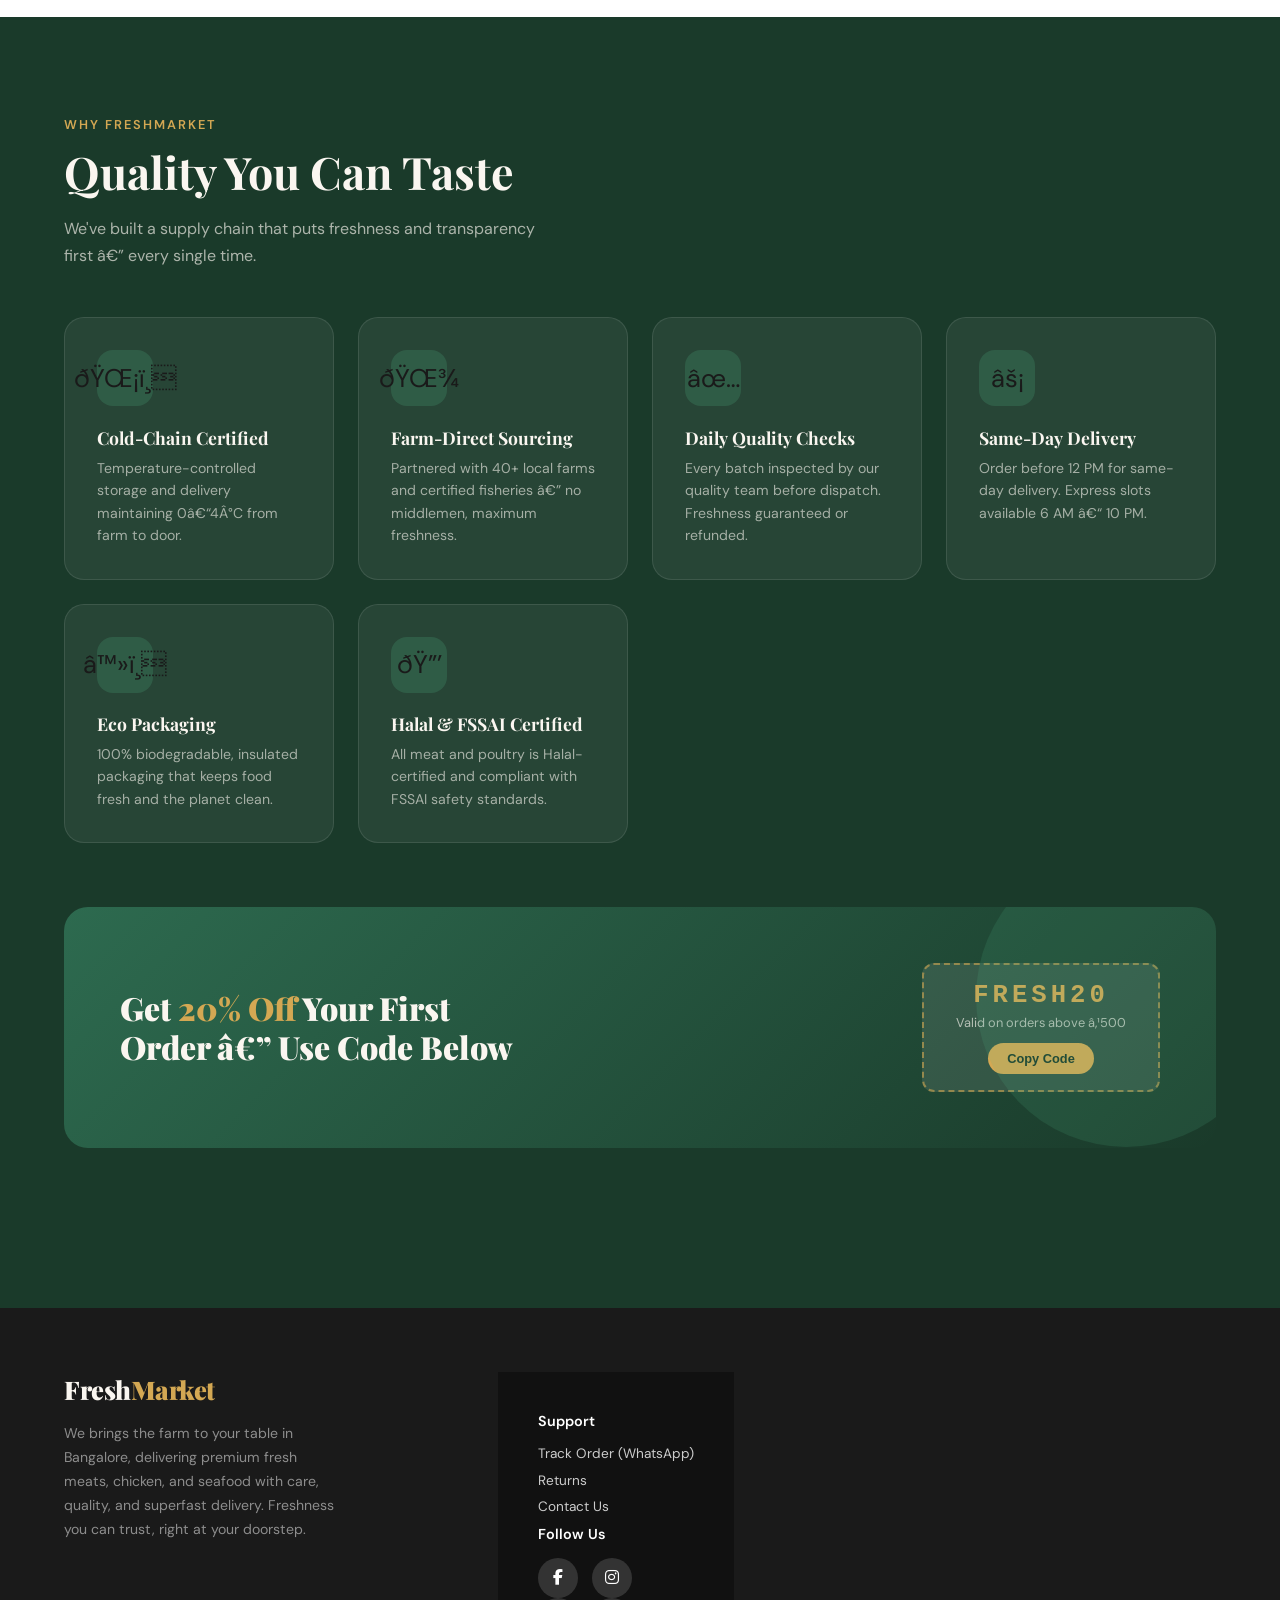
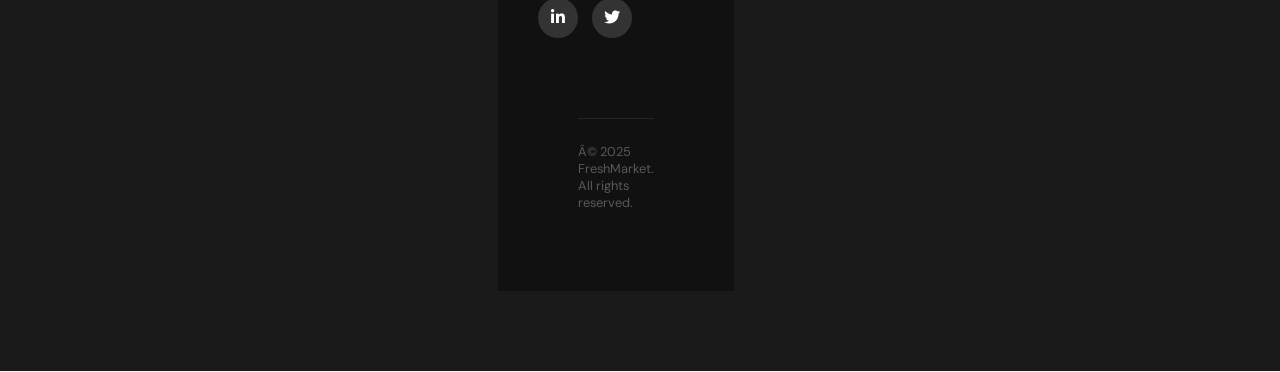
==== commit 3f2ad666: "Update index.html" ====
--- a/index.html
+++ b/index.html
@@ -504,7 +504,7 @@
 </nav><!-- HERO -->
 <section class="hero">
 <div class="hero-content">
-<h1>The Freshest <em>Meat, chicken &amp; Seafood</em> Delivered to You</h1>
+<h1>The Freshest <em>Chicken, Meat &amp; Seafood</em> Delivered to You in Bangalore</h1>
 <p>Order before midnight in Bangalore, and enjoy farm-fresh delivery at your doorstep by dawn. 🌅🚚
 Freshness you can trust. Taste you’ll love..</p>
 </div>
--- a/style.css
+++ b/style.css
@@ -1,4 +1,13 @@
 <head>
+<!-- Google tag (gtag.js) -->
+<script async src="https://www.googletagmanager.com/gtag/js?id=G-Z28W8X3R61"></script>
+<script>
+  window.dataLayer = window.dataLayer || [];
+  function gtag(){dataLayer.push(arguments);}
+  gtag('js', new Date());
+
+  gtag('config', 'G-Z28W8X3R61');
+</script>
 <title>FreshMarket</title>
 
 <style>
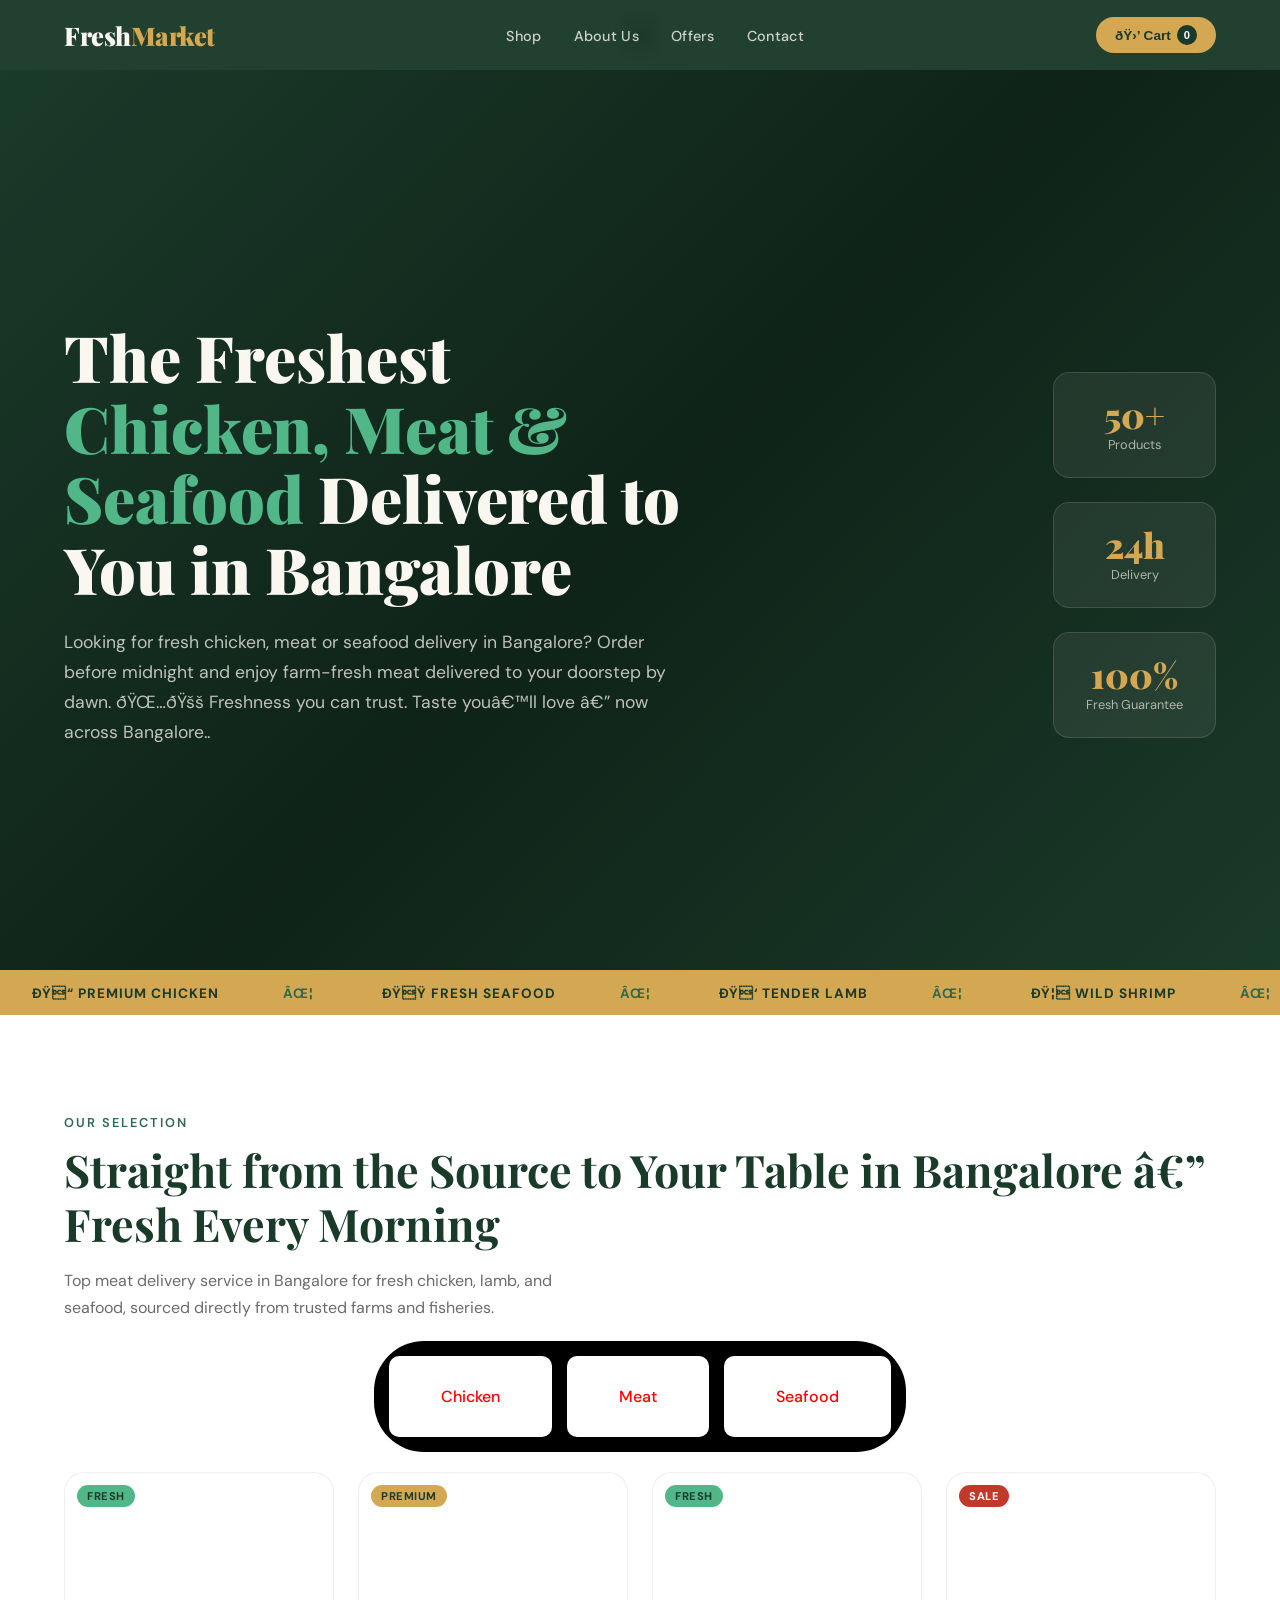
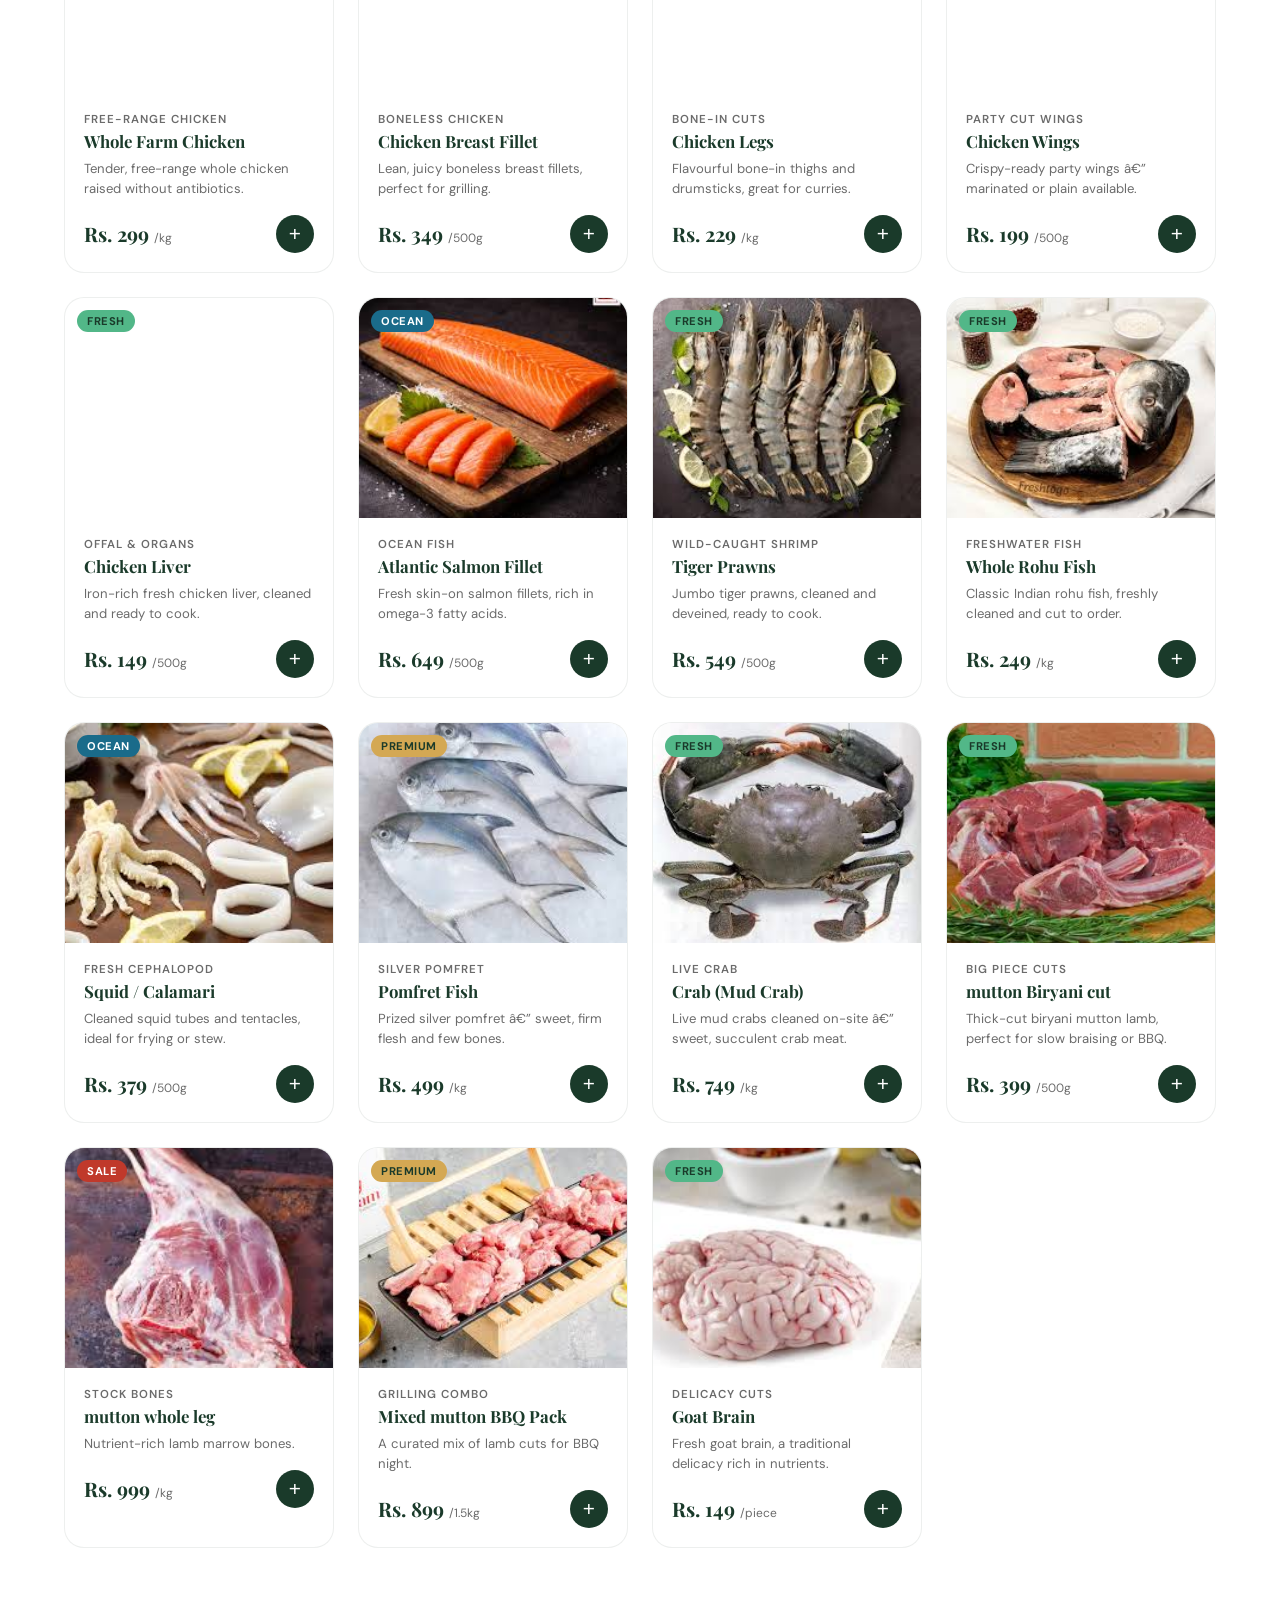
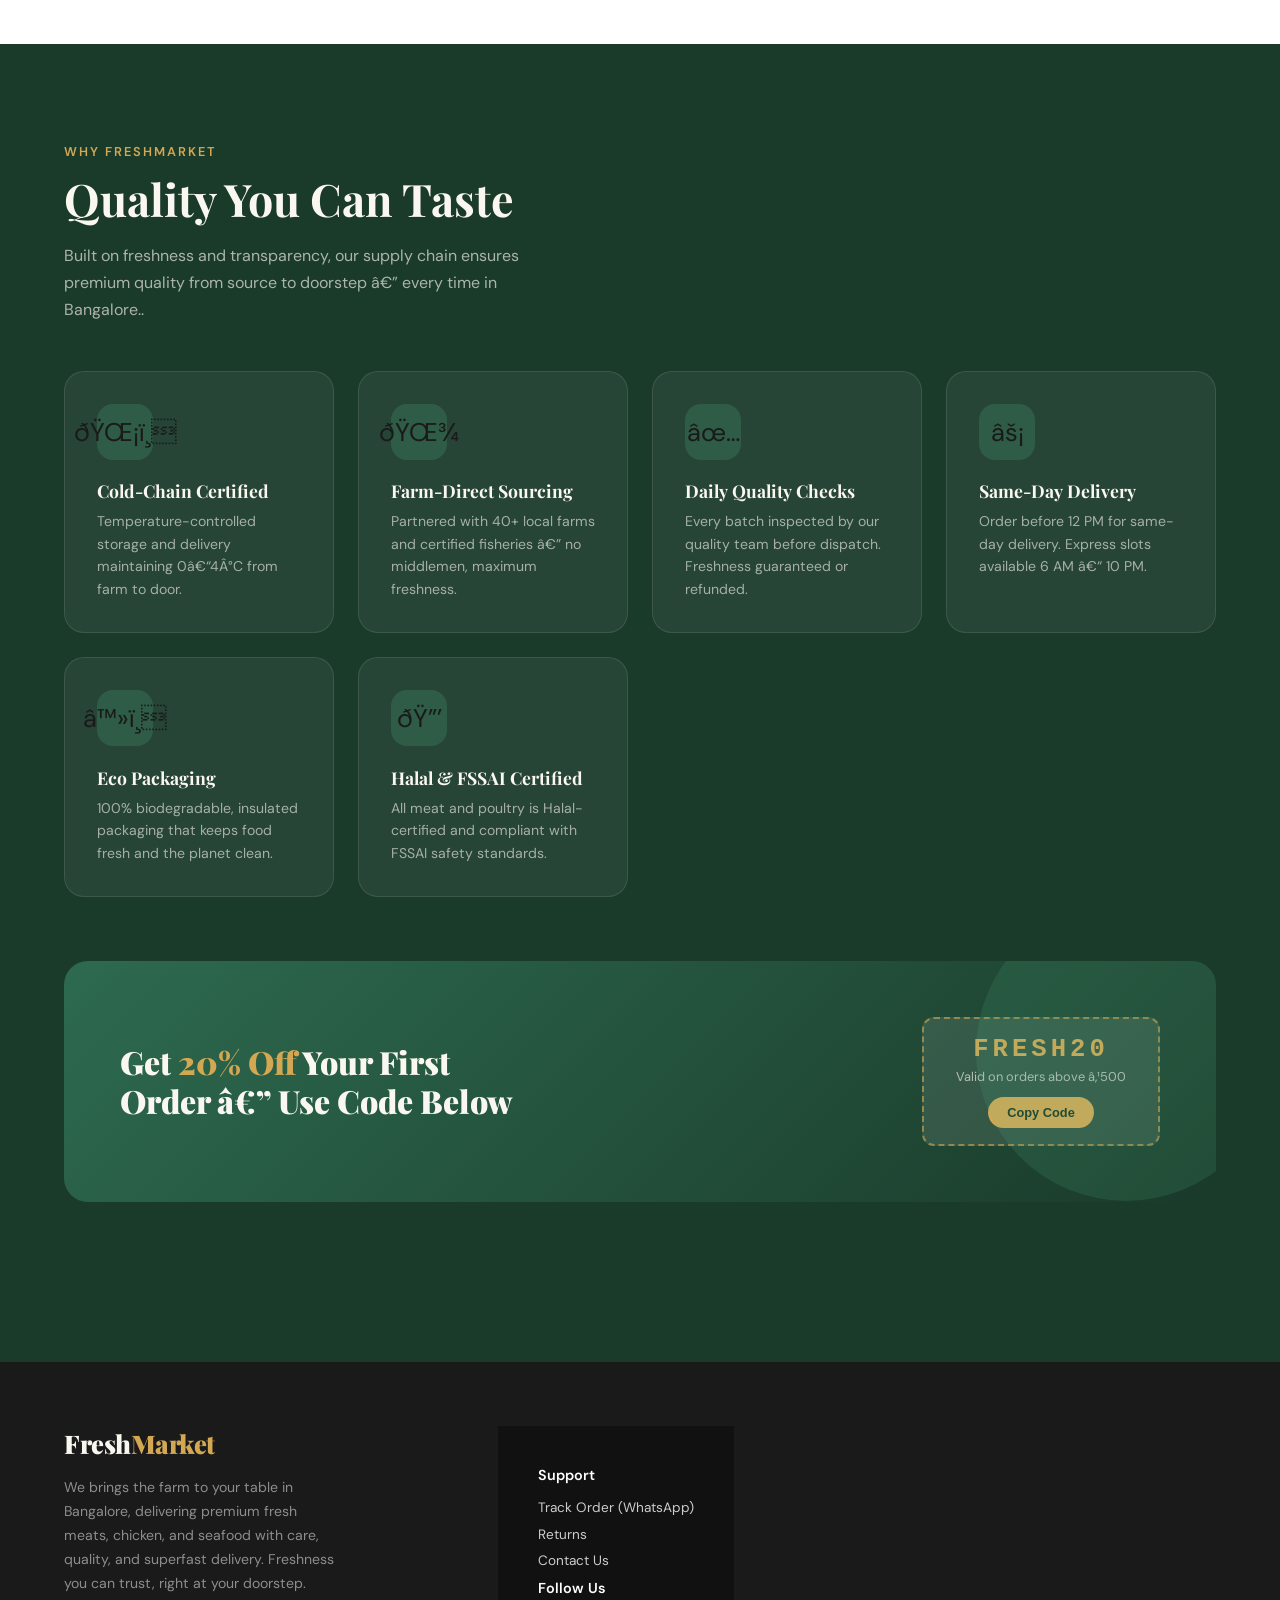
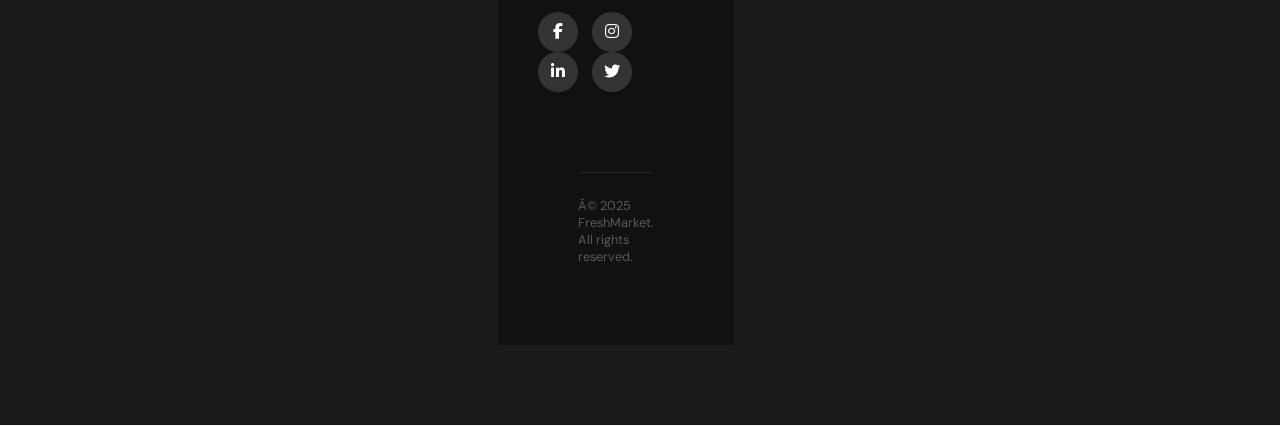
==== commit 1afd2433: "Update index.html" ====
--- a/index.html
+++ b/index.html
@@ -505,8 +505,9 @@
 <section class="hero">
 <div class="hero-content">
 <h1>The Freshest <em>Chicken, Meat &amp; Seafood</em> Delivered to You in Bangalore</h1>
-<p>Order before midnight in Bangalore, and enjoy farm-fresh delivery at your doorstep by dawn. 🌅🚚
-Freshness you can trust. Taste you’ll love..</p>
+<p>Looking for fresh chicken, meat or seafood delivery in Bangalore?
+Order before midnight and enjoy farm-fresh meat delivered to your doorstep by dawn. 🌅🚚
+Freshness you can trust. Taste you’ll love — now across Bangalore..</p>
 </div>
 <div class="hero-stats">
 <div class="stat-card">
@@ -530,8 +531,8 @@
 <!-- PRODUCTS -->
 <section class="category-section" id="products">
 <div><span class="section-label">Our Selection</span>
-<h2 class="section-title">Fresh From Source to Table</h2>
-<p class="section-sub">We’re proud to be one of the top meat providers in Bangalore, offering premium-quality chicken, lamb, and seafood sourced directly from trusted farms and fisheries..</p>
+<h2 class="section-title">Straight from the Source to Your Table in Bangalore — Fresh Every Morning</h2>
+<p class="section-sub">Top meat delivery service in Bangalore for fresh chicken, lamb, and seafood, sourced directly from trusted farms and fisheries.</p>
 </div>
   <div class="category-container">
 
@@ -553,7 +554,7 @@
 <!-- WHY US -->
 <section class="why-section" id="why"><span class="section-label">Why FreshMarket</span>
 <h2 class="section-title">Quality You Can Taste</h2>
-<p class="section-sub">We've built a supply chain that puts freshness and transparency first — every single time.</p>
+<p class="section-sub">Built on freshness and transparency, our supply chain ensures premium quality from source to doorstep — every time in Bangalore..</p>
 <div class="why-grid">
 <div class="why-card">
 <div class="why-icon">🌡️</div>
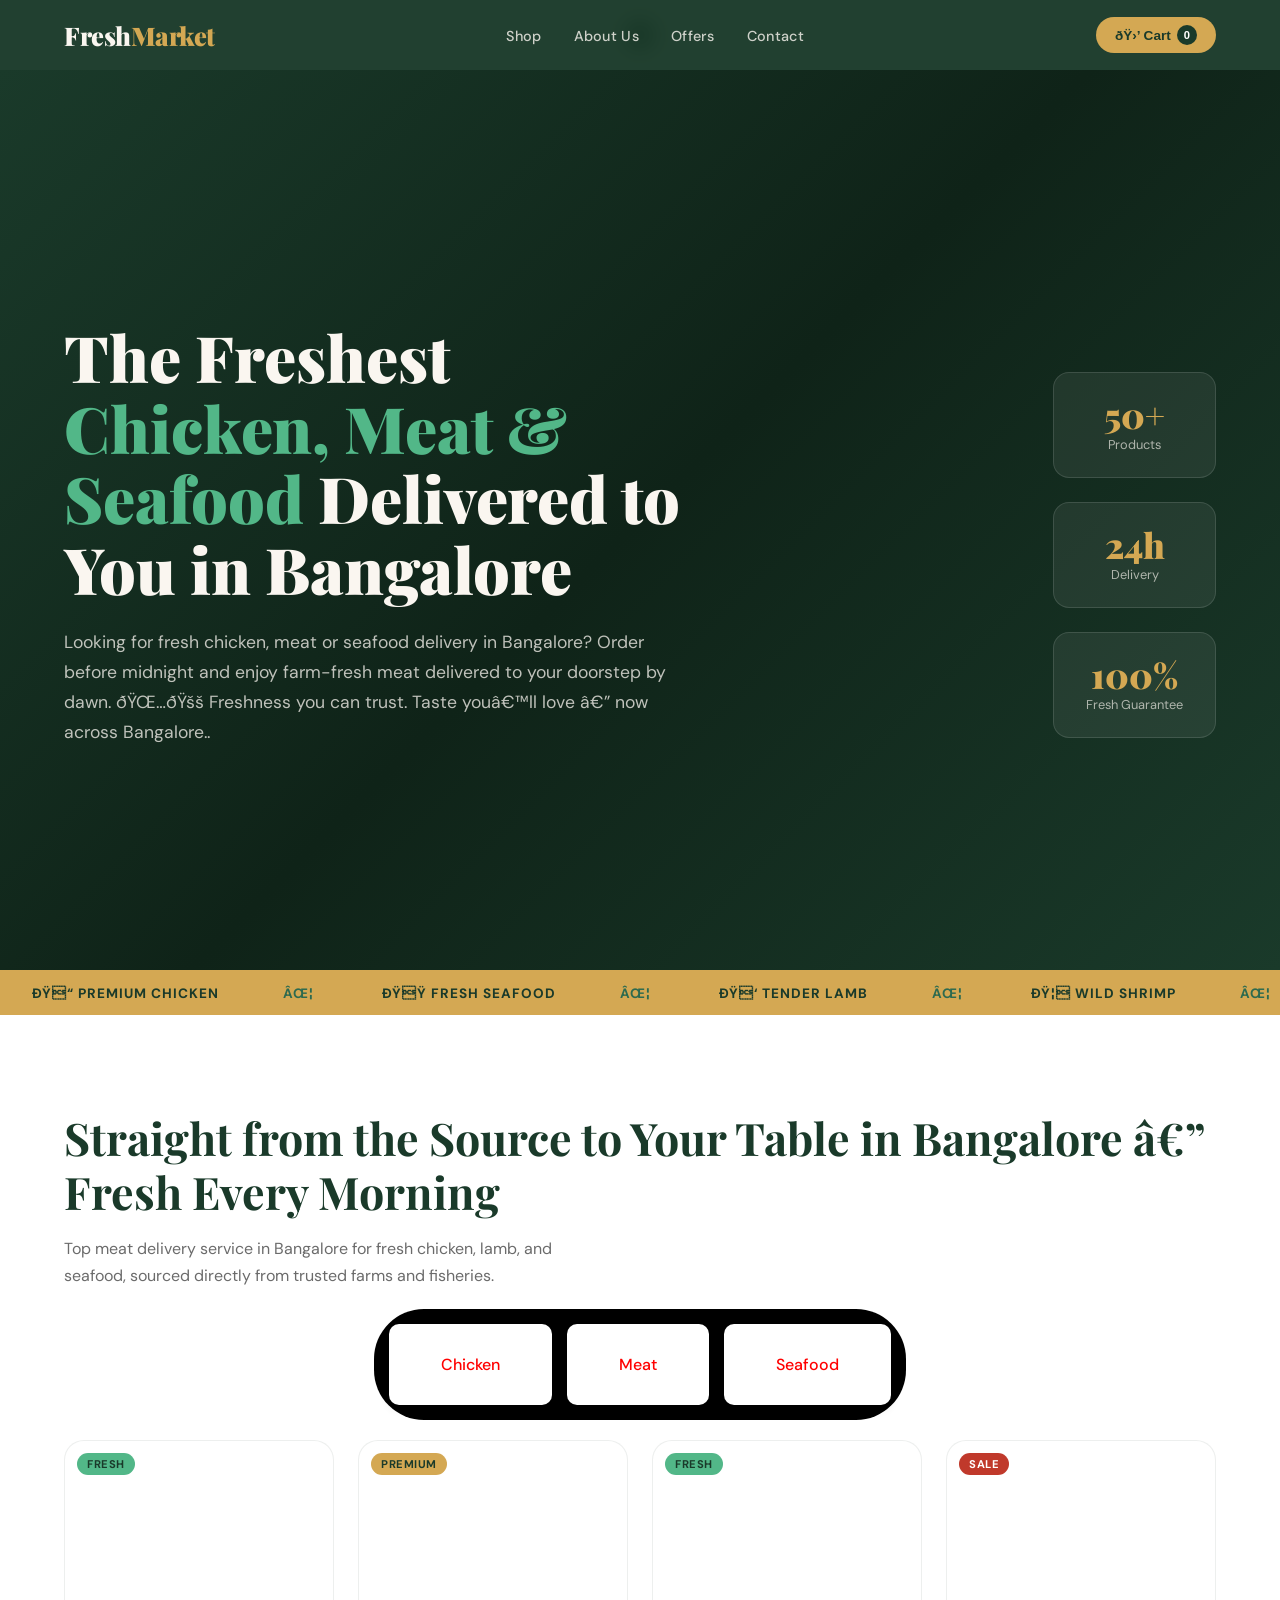
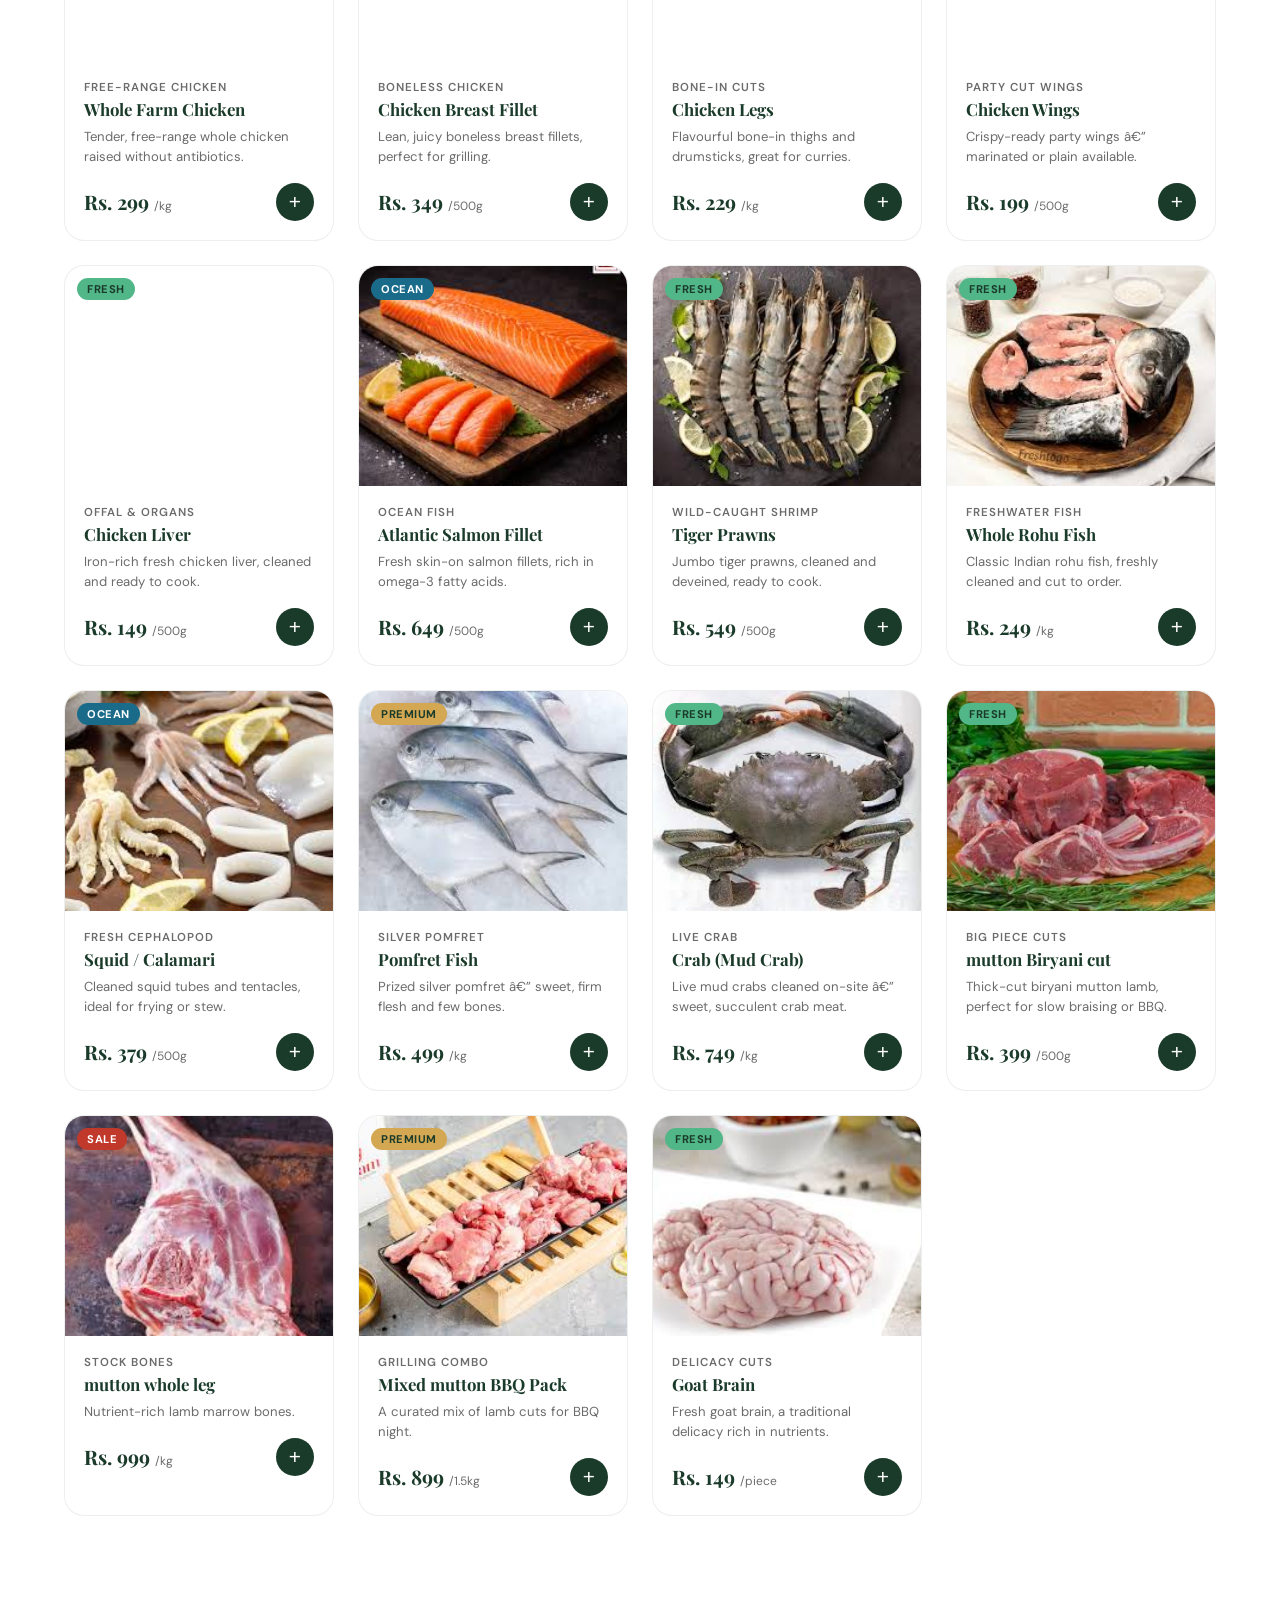
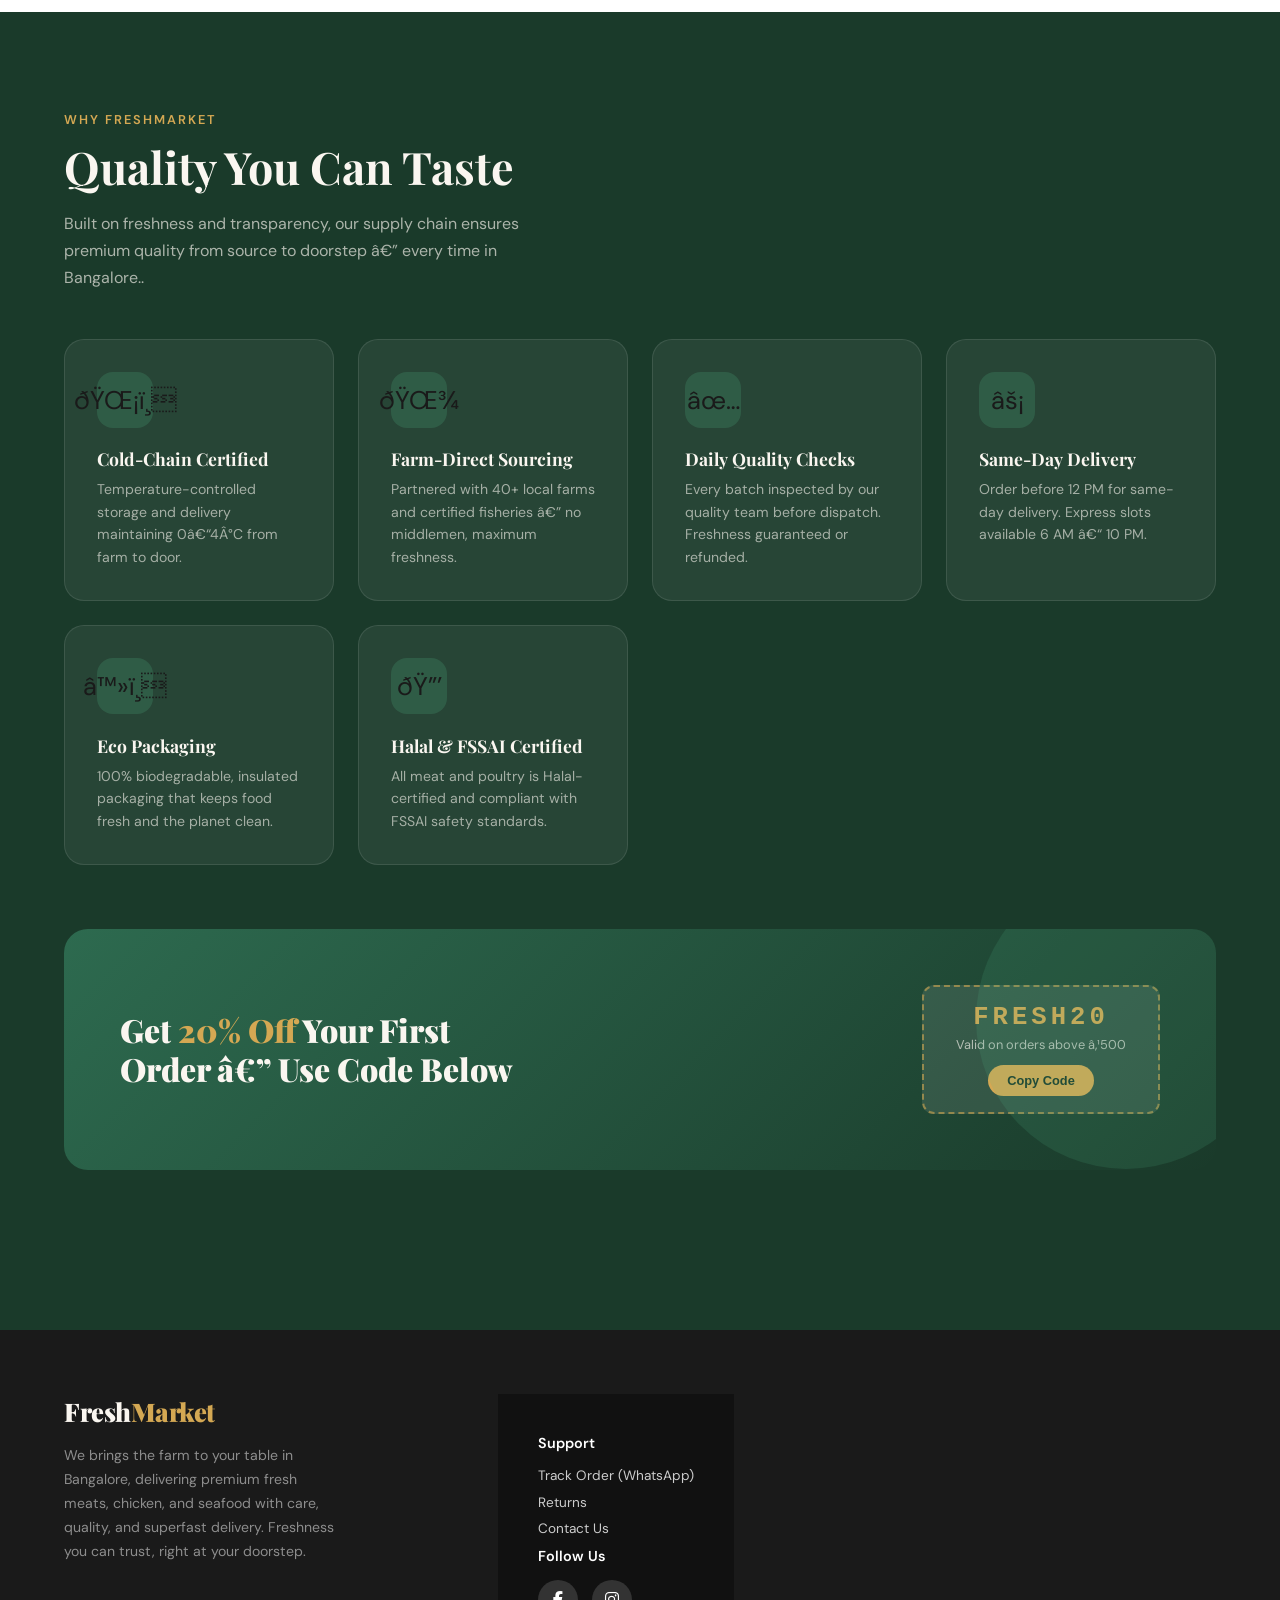
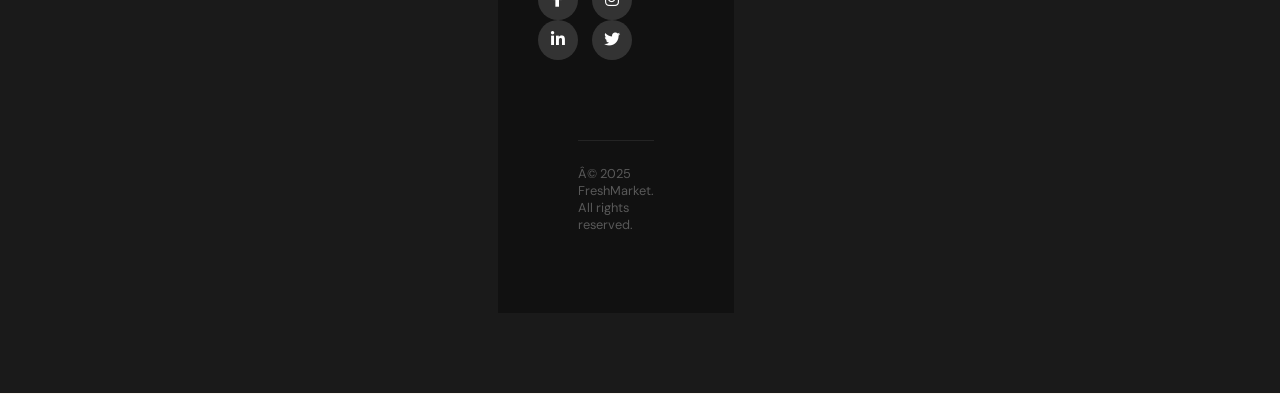
==== commit 0adbe624: "Update index.html" ====
--- a/index.html
+++ b/index.html
@@ -530,7 +530,6 @@
 </div>
 <!-- PRODUCTS -->
 <section class="category-section" id="products">
-<div><span class="section-label">Our Selection</span>
 <h2 class="section-title">Straight from the Source to Your Table in Bangalore — Fresh Every Morning</h2>
 <p class="section-sub">Top meat delivery service in Bangalore for fresh chicken, lamb, and seafood, sourced directly from trusted farms and fisheries.</p>
 </div>
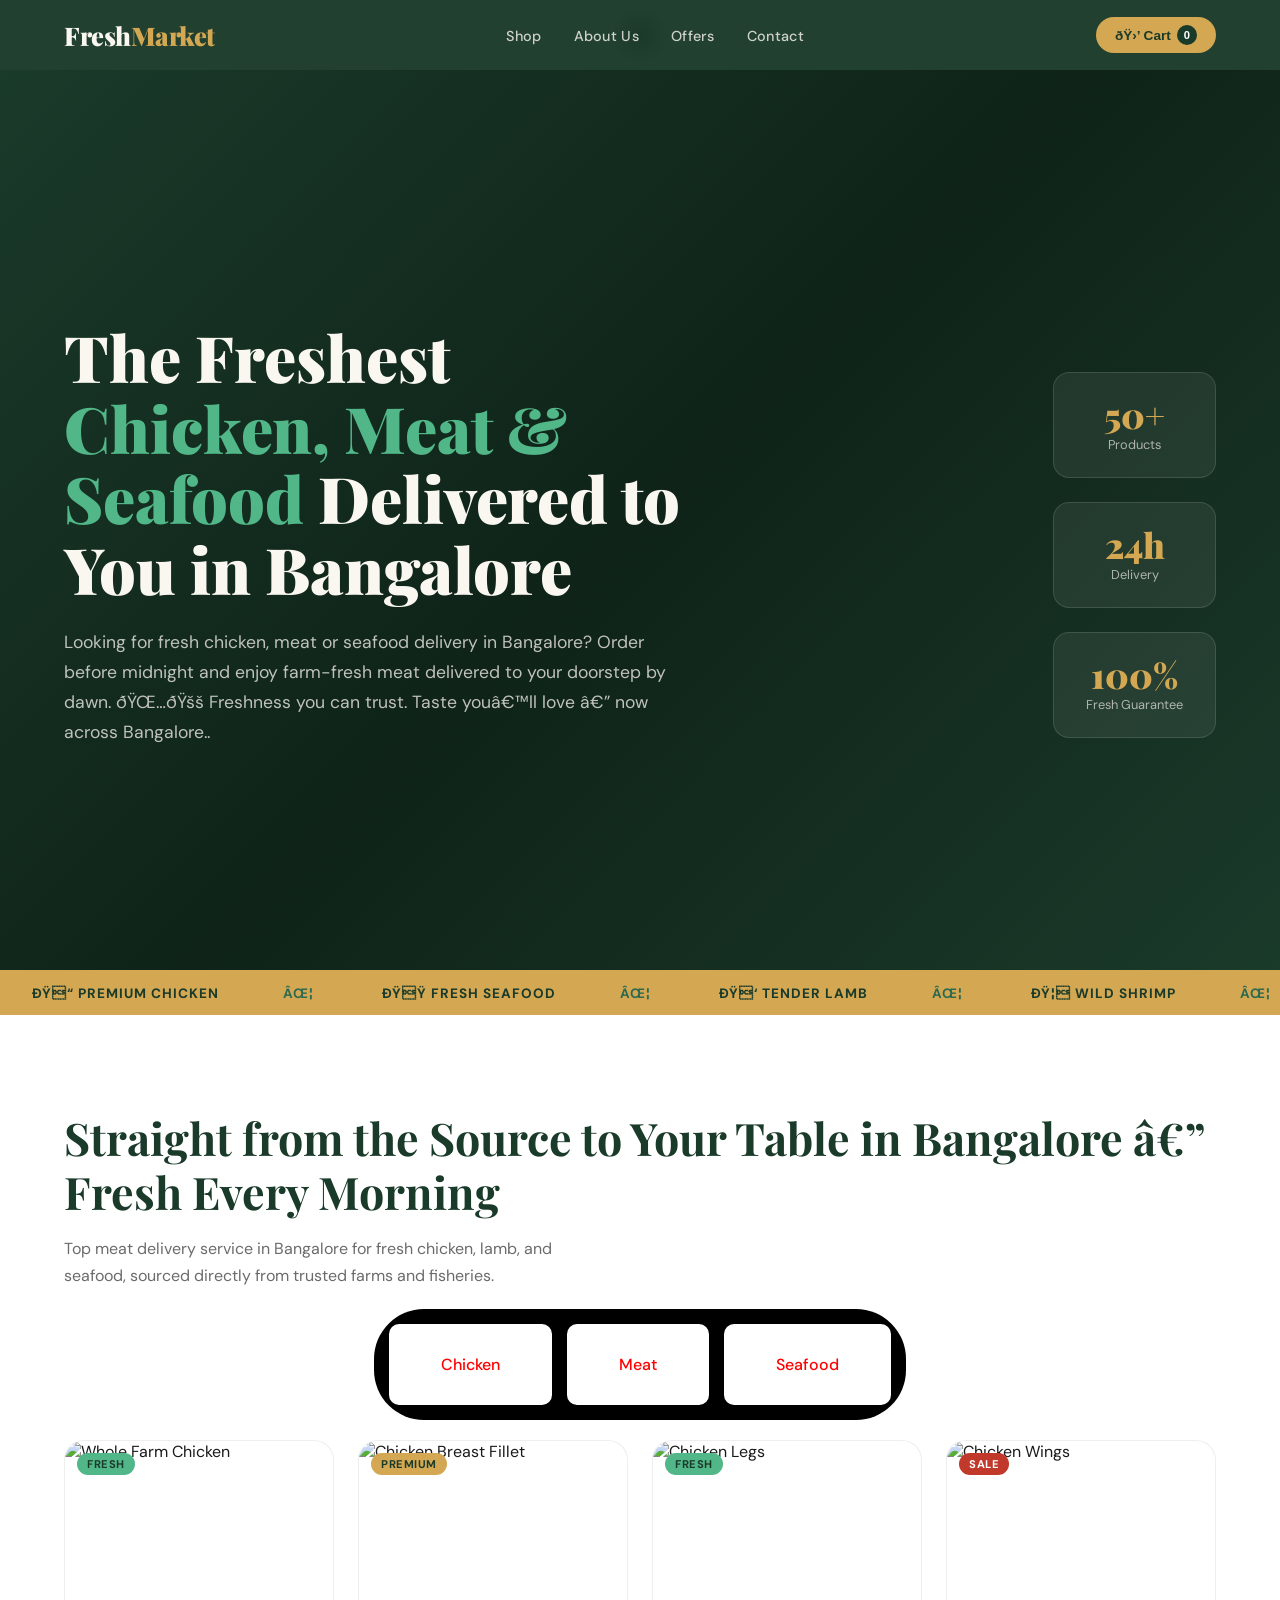
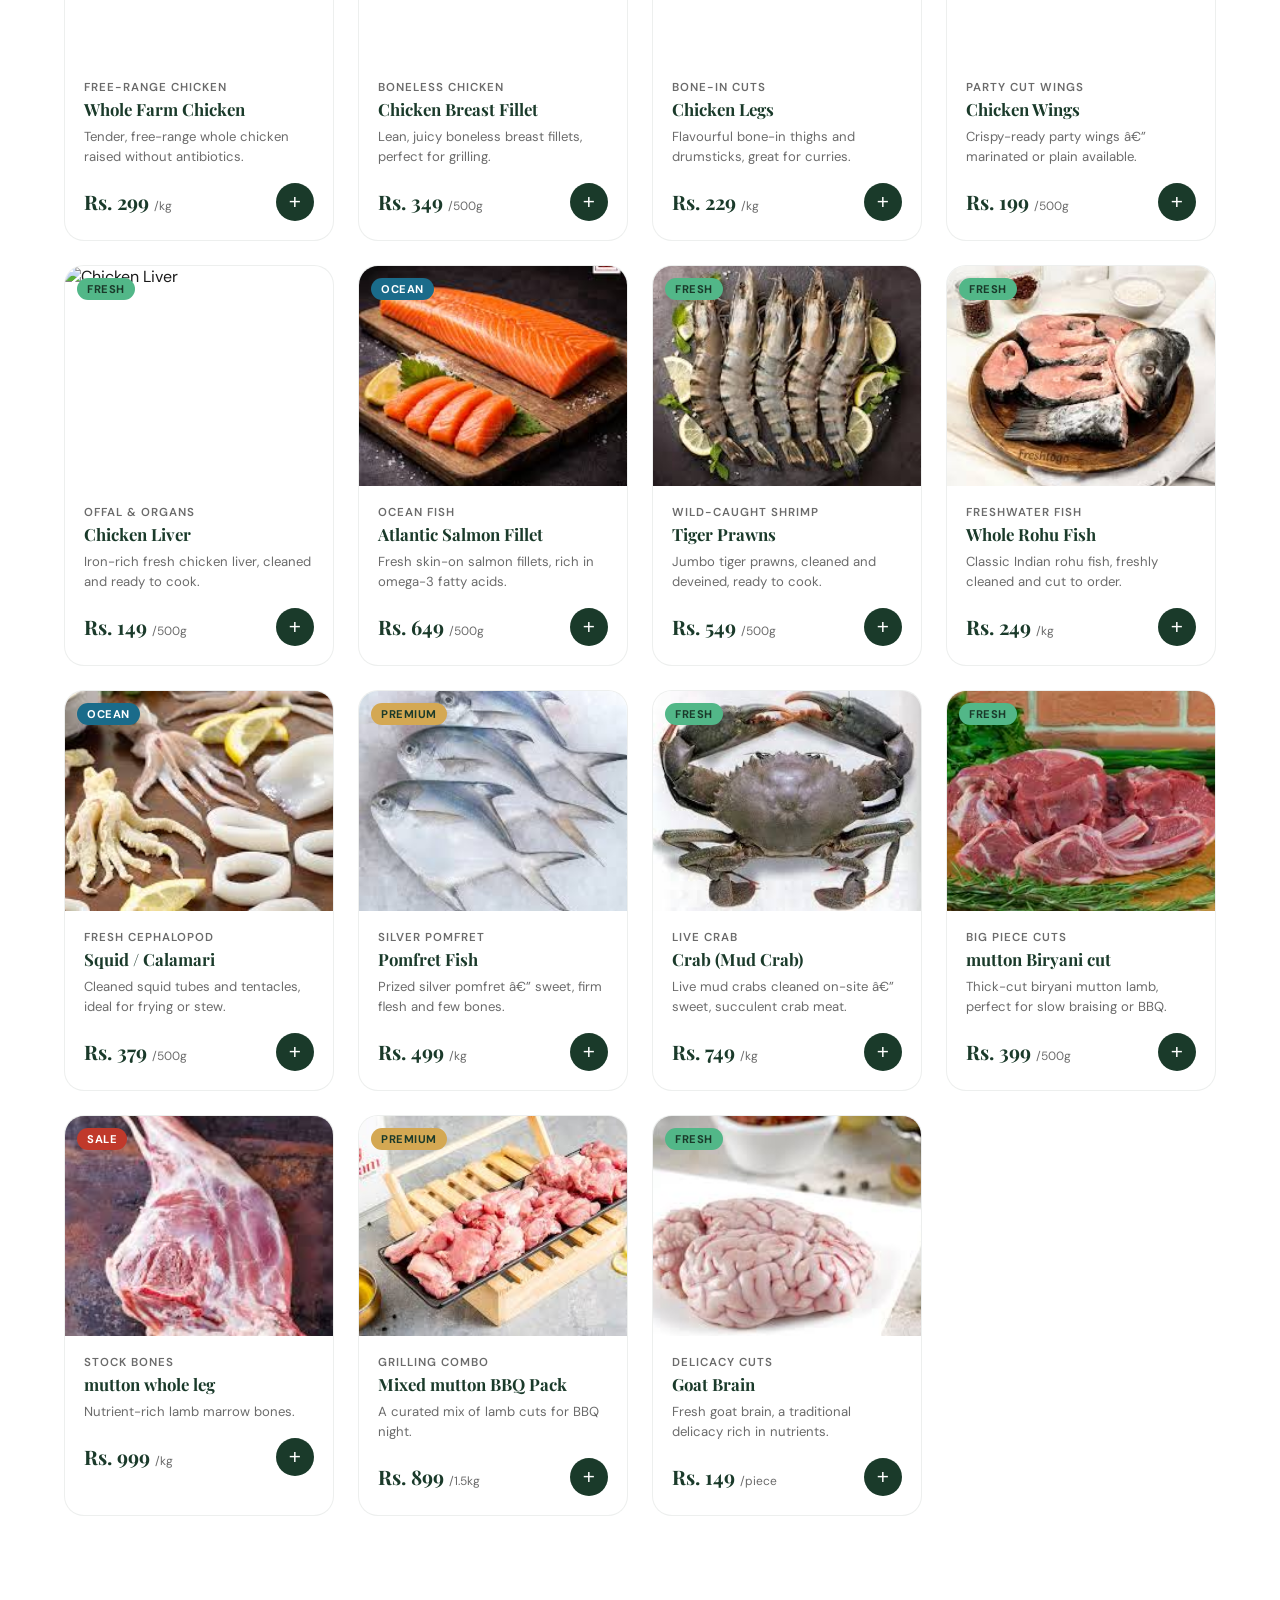
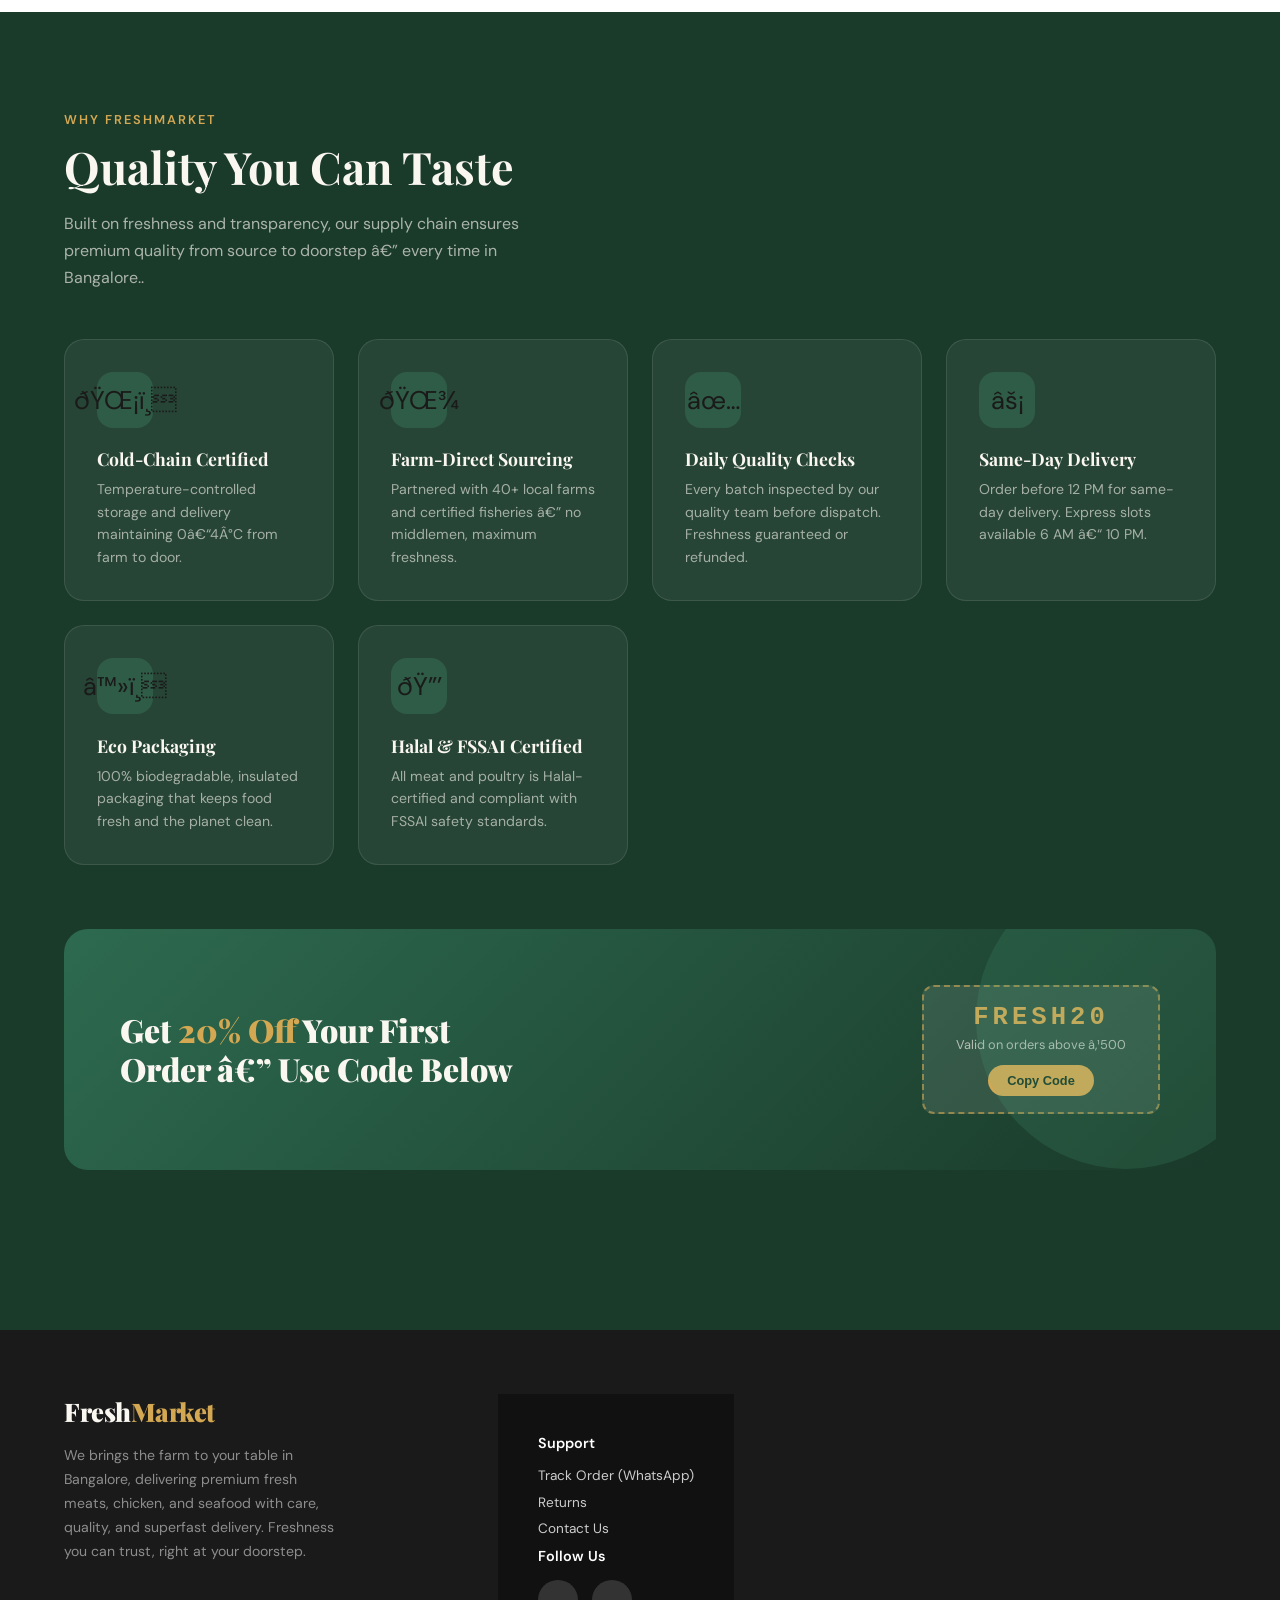
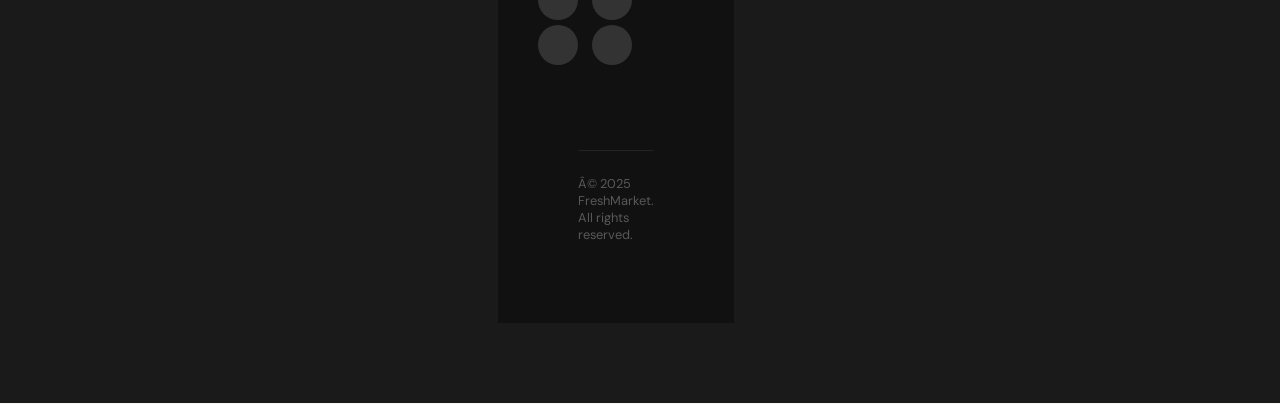
==== commit ac6f913d: "Update index.html" ====
--- a/index.html
+++ b/index.html
@@ -616,10 +616,10 @@
   <div class="footer-col">
     <h4>Follow Us</h4>
     <div class="social-links">
-      <a href="https://www.facebook.com/" target="_blank"><i class="fab fa-facebook-f"></i></a>
-      <a href="https://www.instagram.com/" target="_blank"><i class="fab fa-instagram"></i></a>
-      <a href="https://www.linkedin.com/" target="_blank"><i class="fab fa-linkedin-in"></i></a>
-      <a href="https://twitter.com/" target="_blank"><i class="fab fa-twitter"></i></a>
+      <a href="https://www.facebook.com/profile.php?id=61579455822538"></i></a>
+      <a href="https://www.instagram.com/freshmarket.gt.tc/"></i></a>
+      <a href="https://www.linkedin.com/in/fresh-market-undefined-513167403/"></i></a>
+      <a href="https://x.com/Freshmarket1992"></i></a>
     </div>
   </div>
 
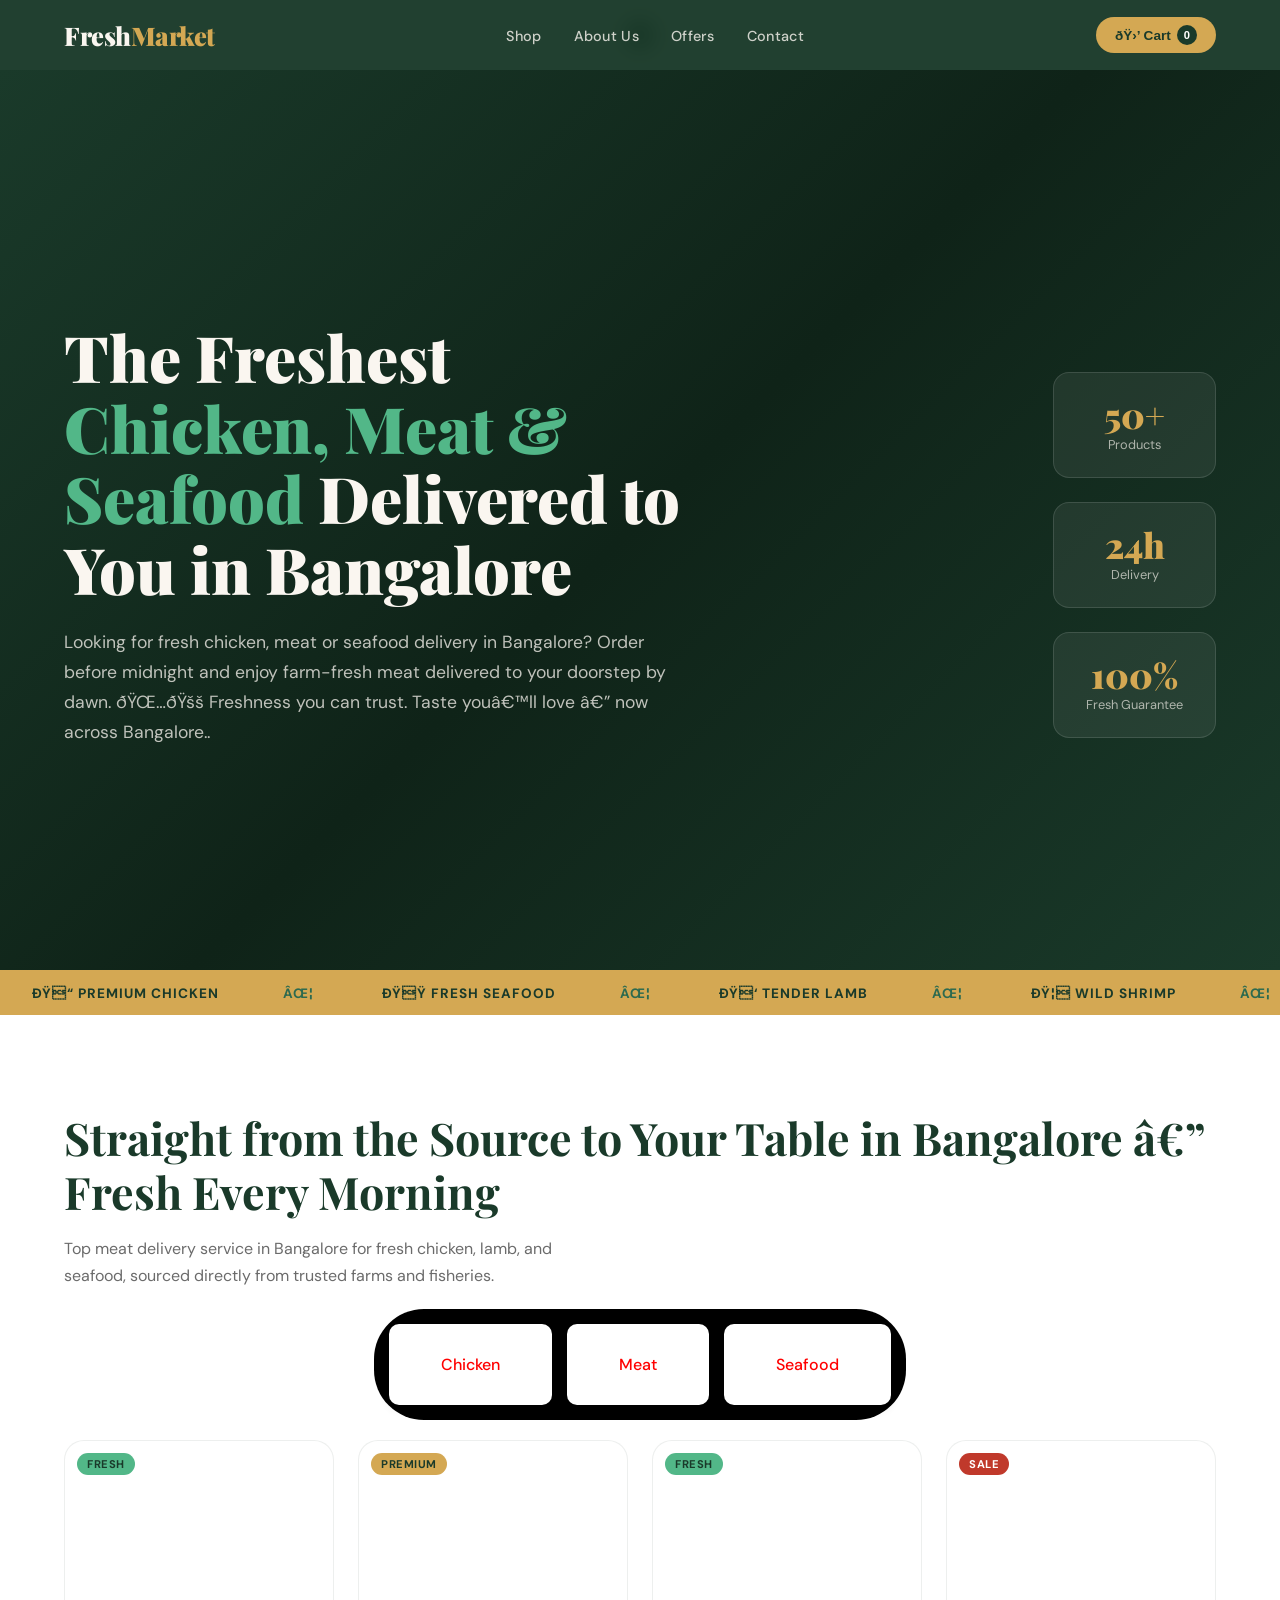
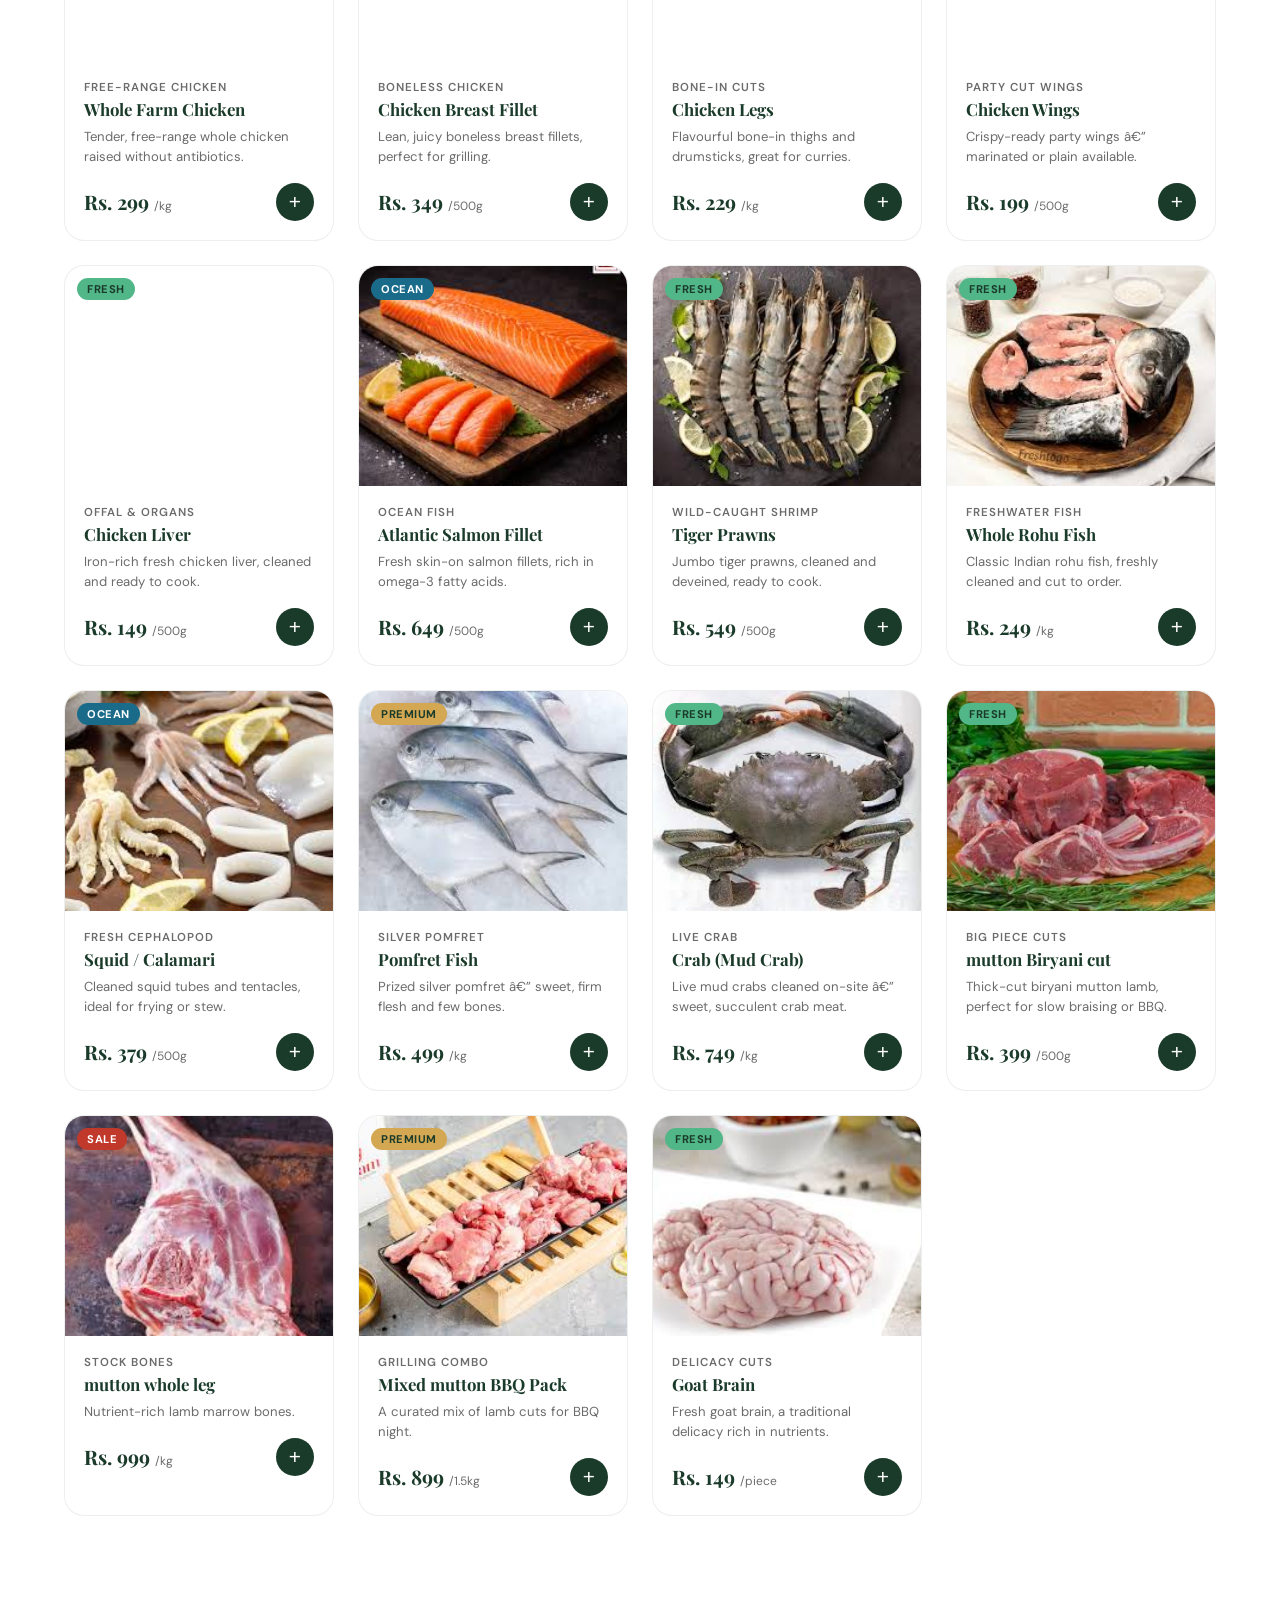
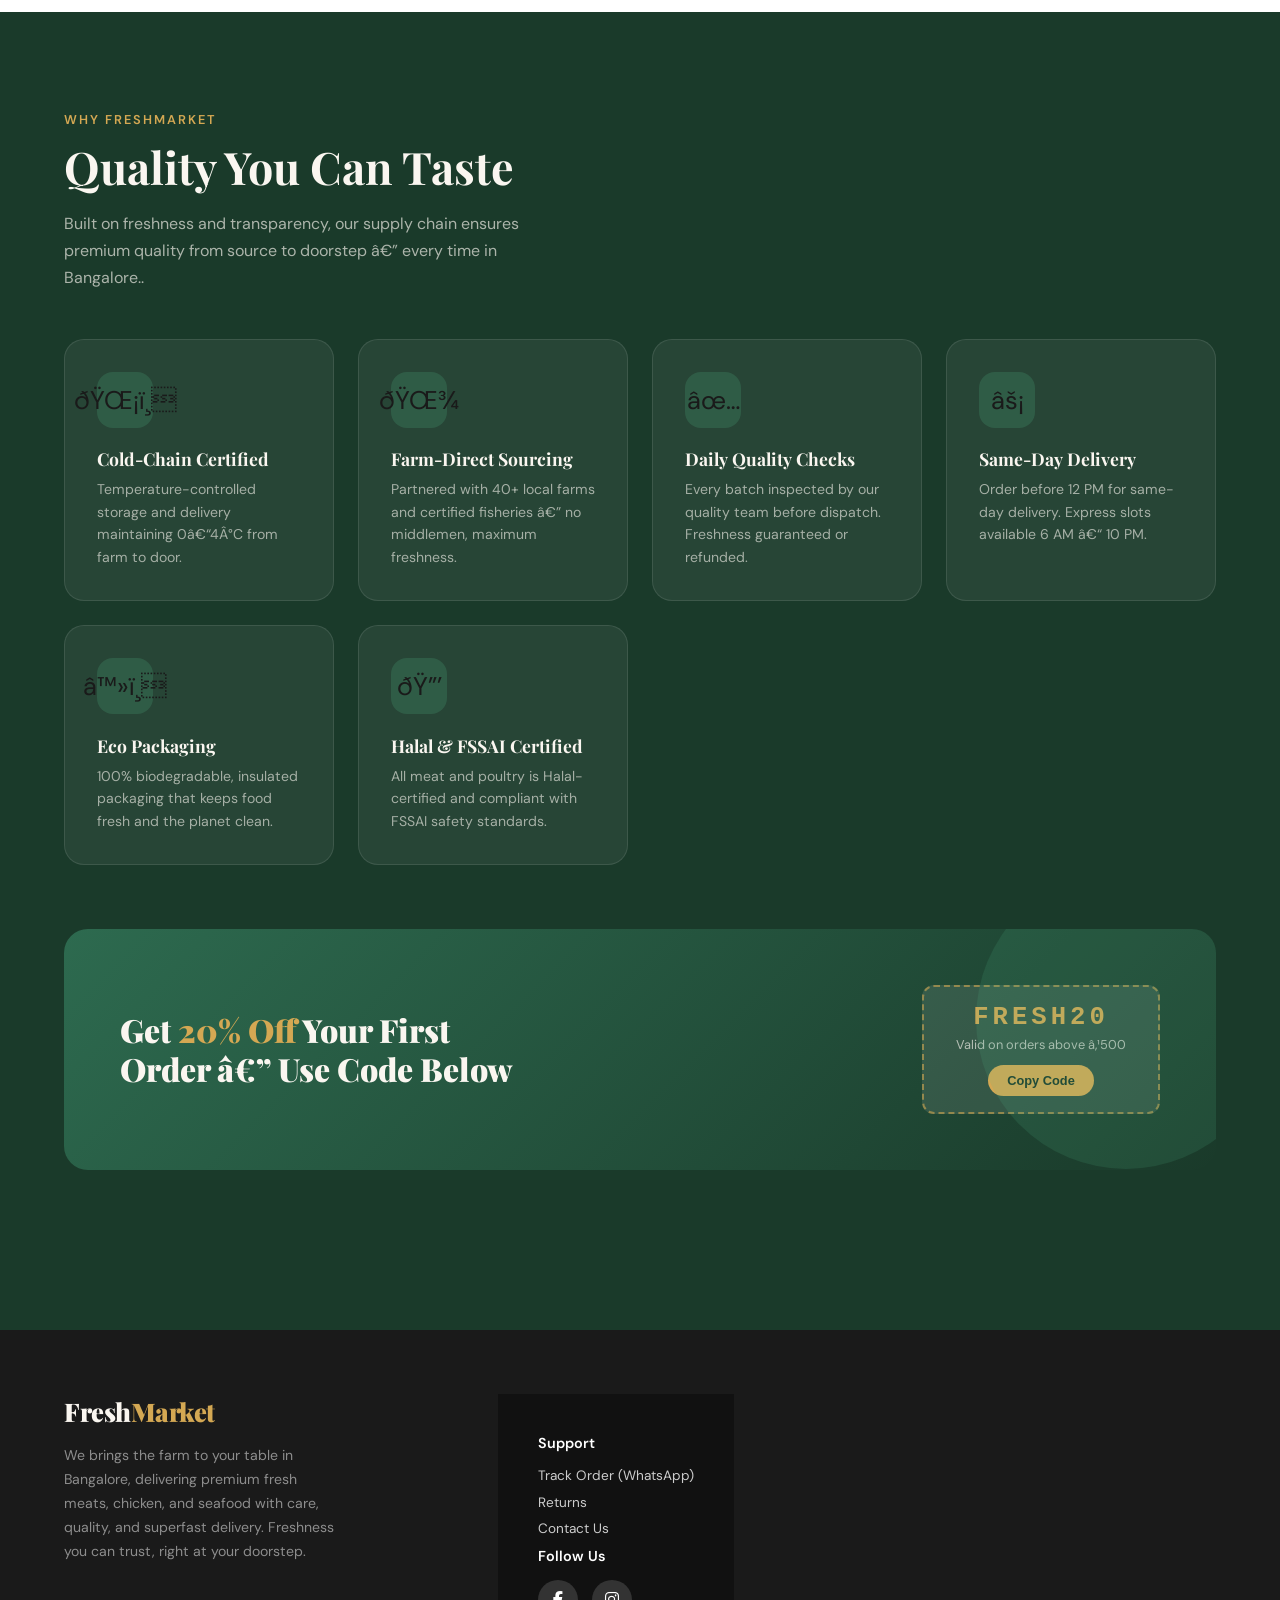
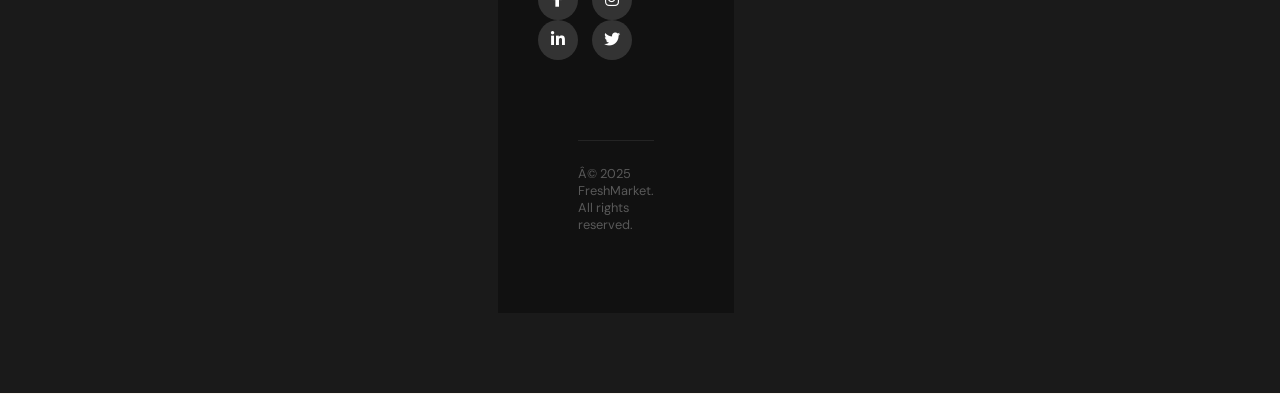
==== commit a7aaace6: "Update index.html" ====
--- a/index.html
+++ b/index.html
@@ -616,10 +616,10 @@
   <div class="footer-col">
     <h4>Follow Us</h4>
     <div class="social-links">
-      <a href="https://www.facebook.com/profile.php?id=61579455822538"></i></a>
-      <a href="https://www.instagram.com/freshmarket.gt.tc/"></i></a>
-      <a href="https://www.linkedin.com/in/fresh-market-undefined-513167403/"></i></a>
-      <a href="https://x.com/Freshmarket1992"></i></a>
+      <a href="https://www.facebook.com/profile.php?id=61579455822538/" target="_blank"><i class="fab fa-facebook-f"></i></a>
+      <a href="https://www.instagram.com/freshmarket.gt.tc/" target="_blank"><i class="fab fa-instagram"></i></a>
+      <a href="https://www.linkedin.com/in/fresh-market-undefined-513167403/" target="_blank"><i class="fab fa-linkedin-in"></i></a>
+      <a href="https://x.com/Freshmarket1992/" target="_blank"><i class="fab fa-twitter"></i></a>
     </div>
   </div>
 
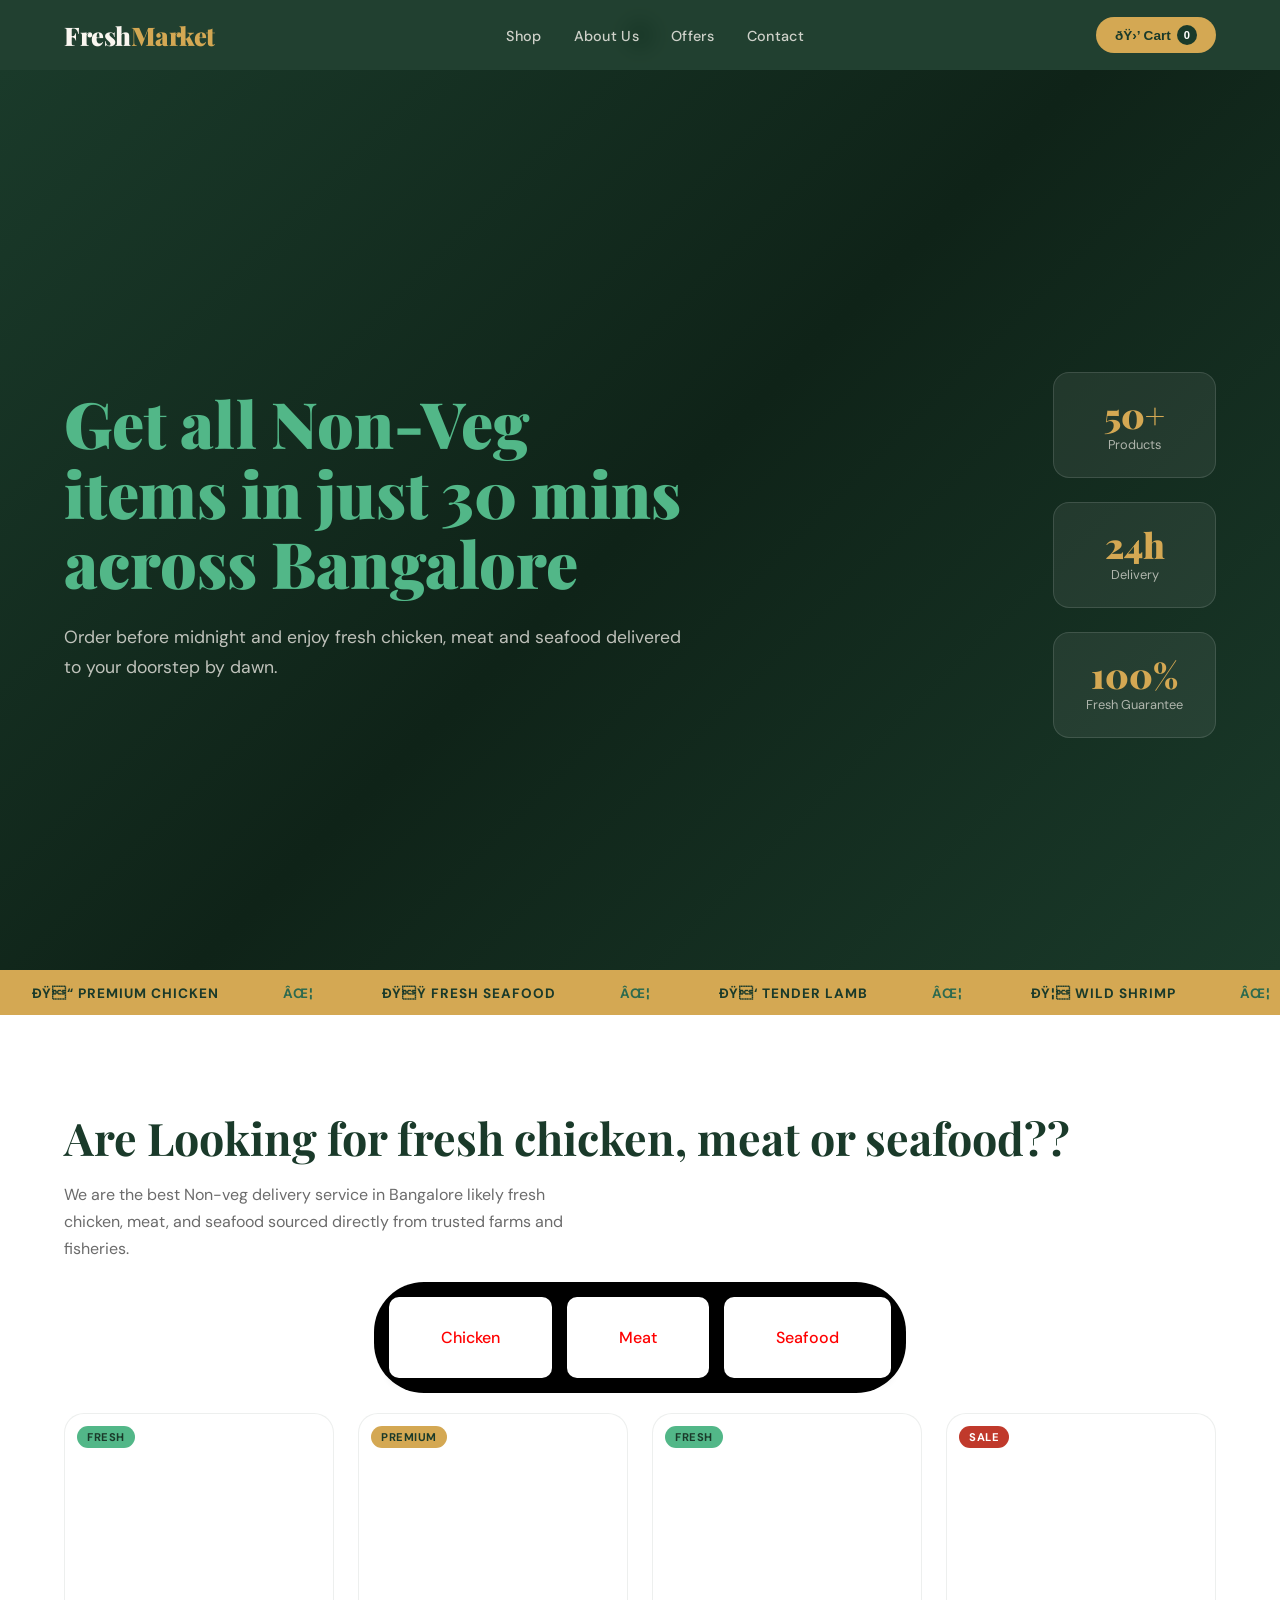
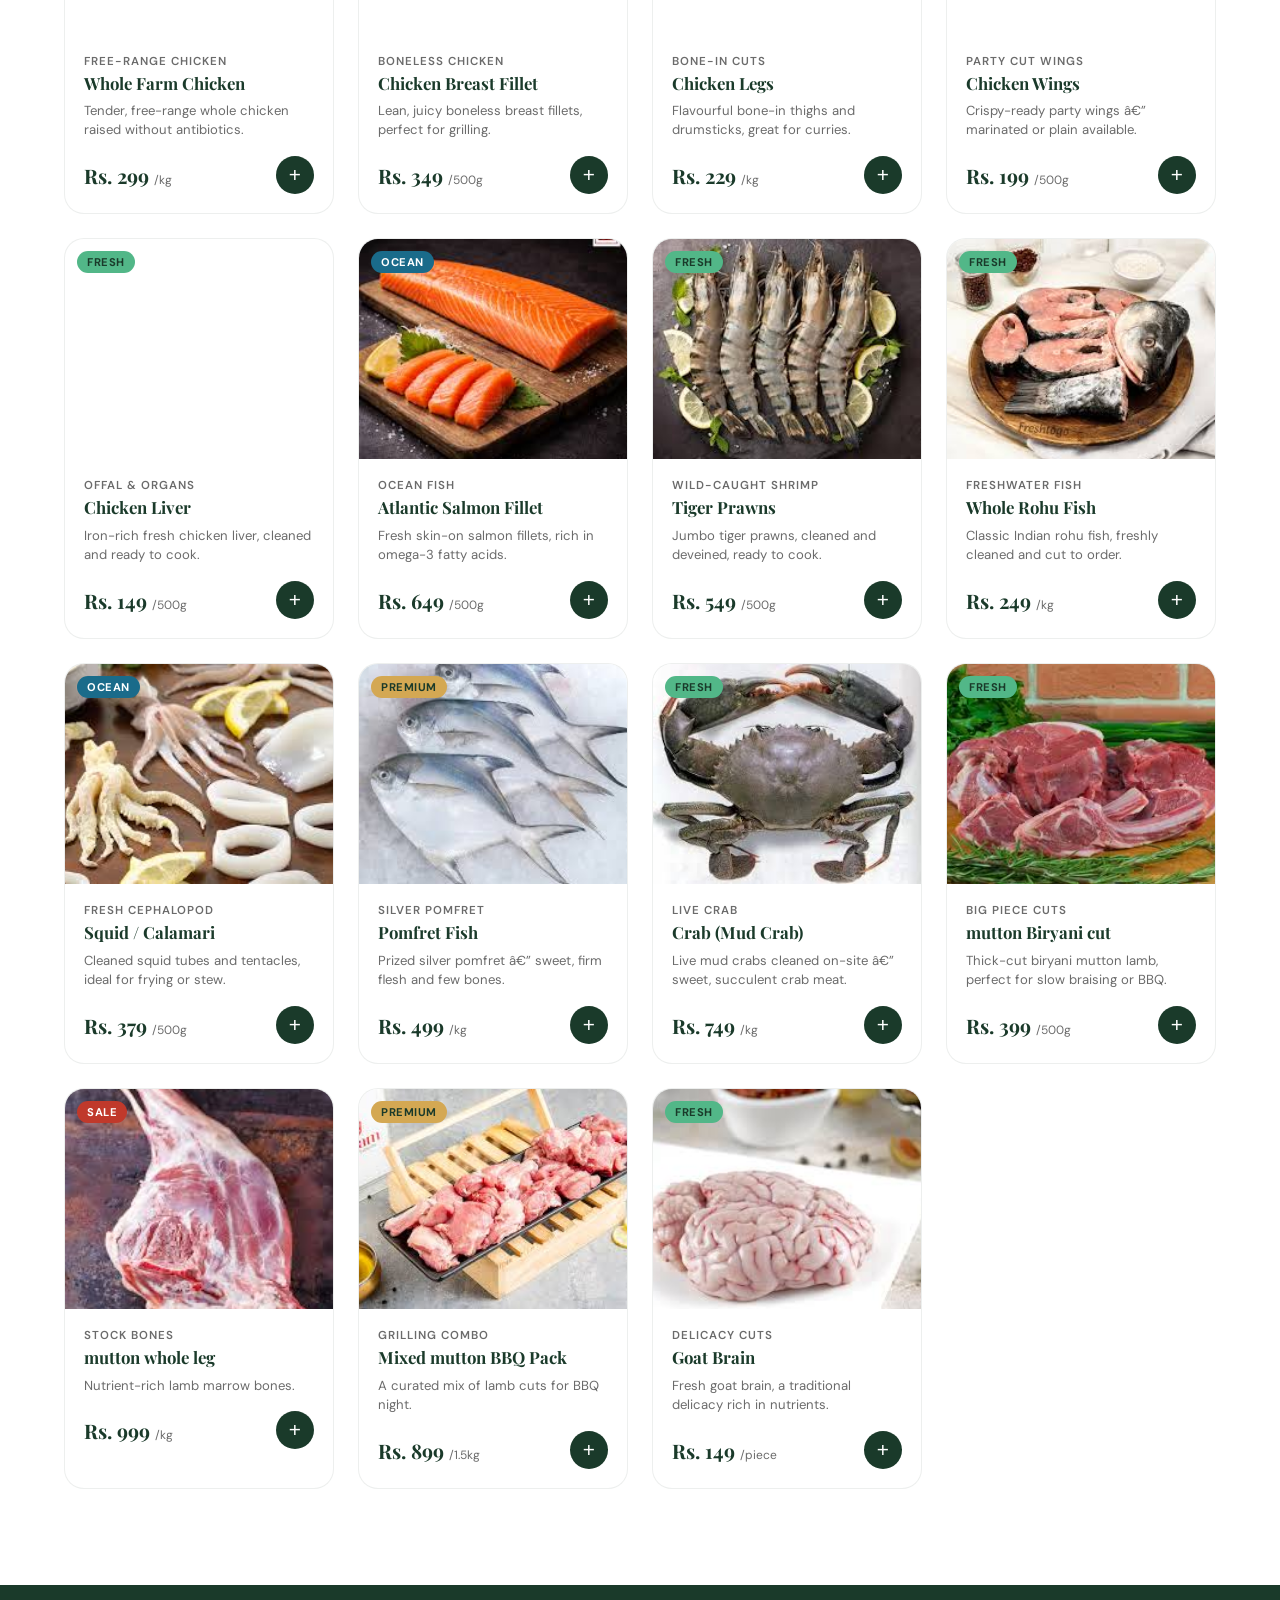
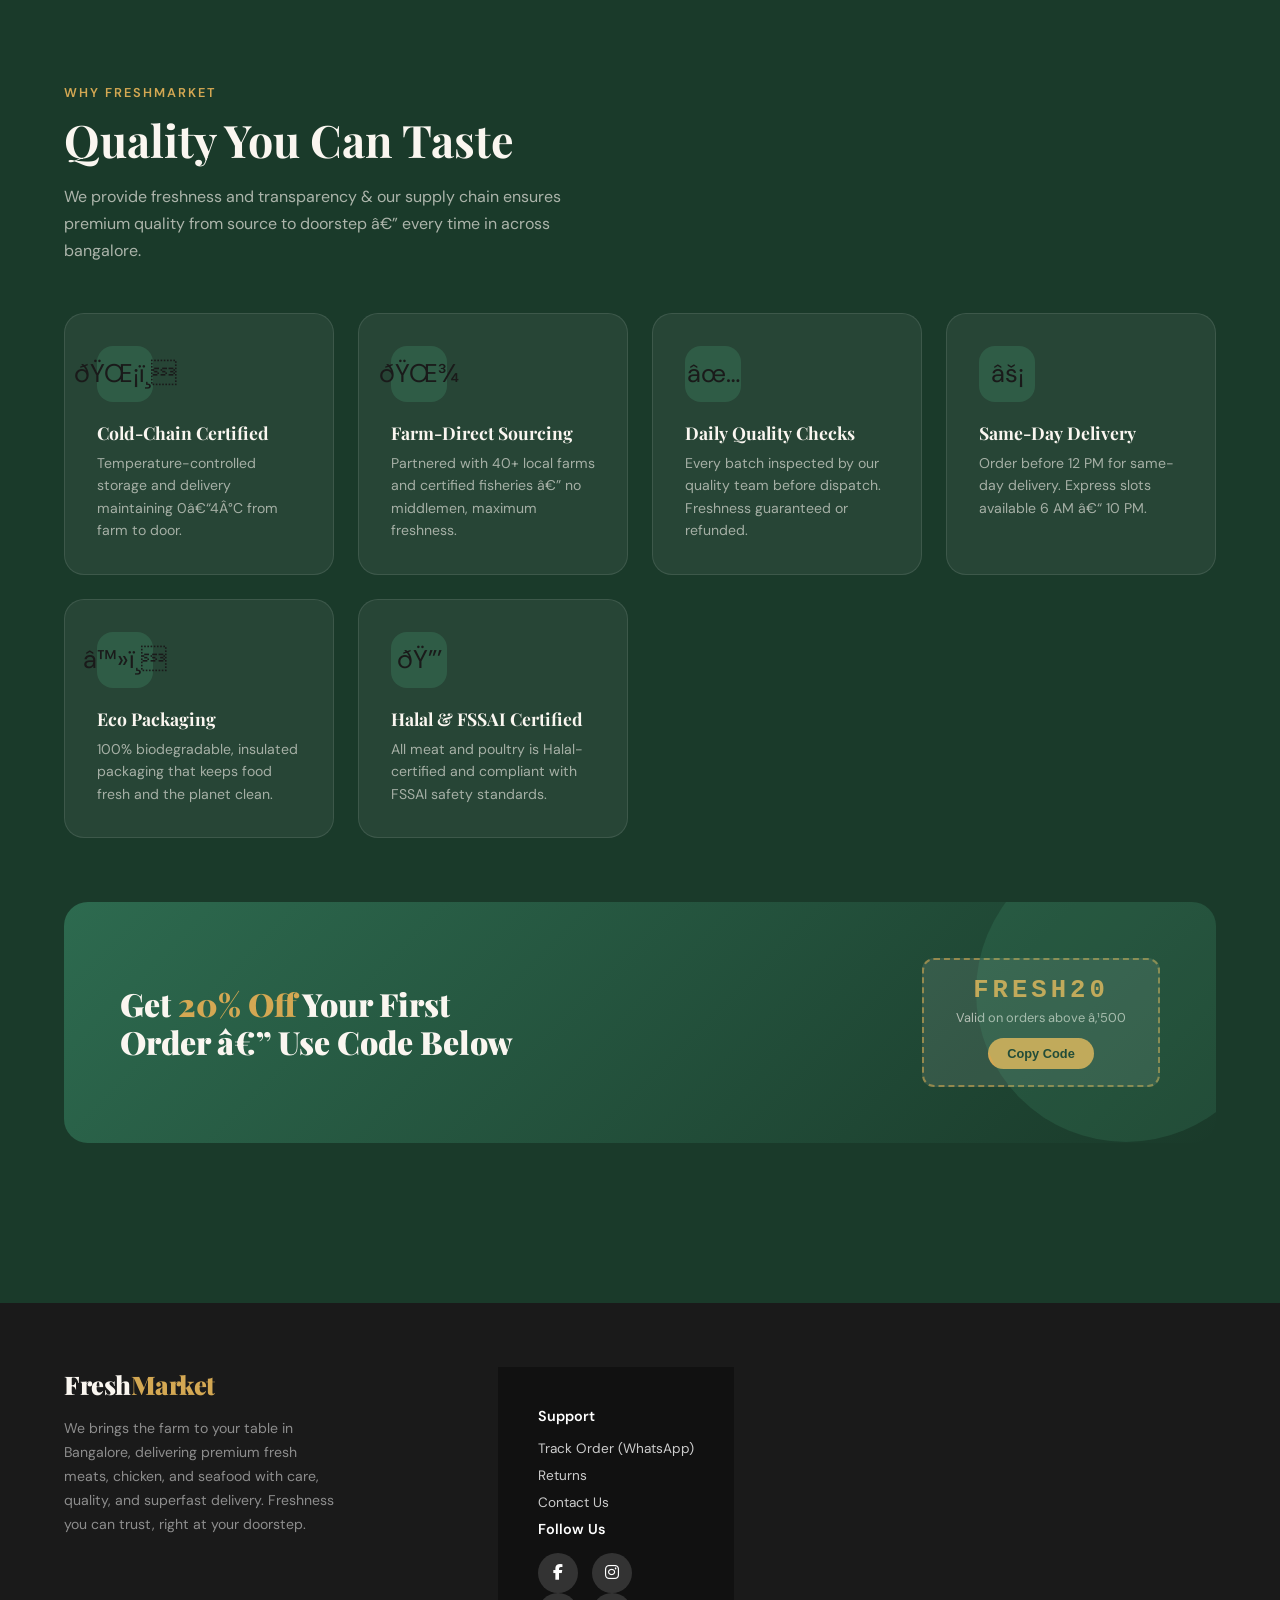
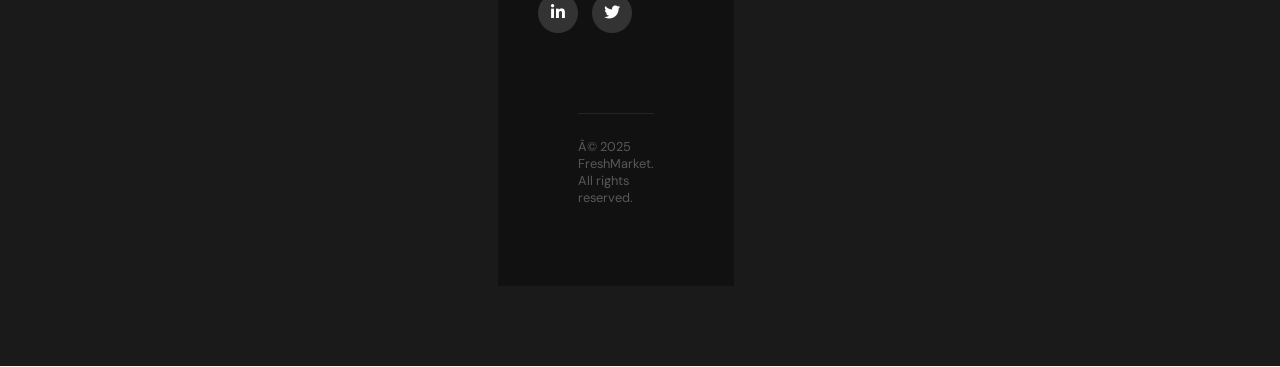
==== commit 8219b0ef: "Update index.html" ====
--- a/index.html
+++ b/index.html
@@ -12,7 +12,7 @@
   gtag('config', 'G-Z28W8X3R61');
 </script>
   <link rel="stylesheet" href="style.css">
-  <title>FreshMarket</title>
+  <title>Fresh chicken, meat & seafood in Bangalore</title>
     <div class="category-container">
 </div>
 
@@ -72,7 +72,7 @@
 </head>
 <meta charset="UTF-8">
 <meta name="viewport" content="width=device-width, initial-scale=1.0">
-<title>FreshMarket — Farm to Table</title>
+<title>Fresh chicken, meat & seafood in Bangalore</title>
 <link href="https://fonts.googleapis.com/css2?family=Playfair+Display:wght@400;600;700;900&family=DM+Sans:wght@300;400;500;600&display=swap" rel="stylesheet">
 <style>
   :root {
@@ -504,10 +504,8 @@
 </nav><!-- HERO -->
 <section class="hero">
 <div class="hero-content">
-<h1>The Freshest <em>Chicken, Meat &amp; Seafood</em> Delivered to You in Bangalore</h1>
-<p>Looking for fresh chicken, meat or seafood delivery in Bangalore?
-Order before midnight and enjoy farm-fresh meat delivered to your doorstep by dawn. 🌅🚚
-Freshness you can trust. Taste you’ll love — now across Bangalore..</p>
+<h1><em>Get all Non-Veg items in just 30 mins across Bangalore</em></h1>
+<p>Order before midnight and enjoy fresh chicken, meat and seafood delivered to your doorstep by dawn.</p>
 </div>
 <div class="hero-stats">
 <div class="stat-card">
@@ -530,8 +528,8 @@
 </div>
 <!-- PRODUCTS -->
 <section class="category-section" id="products">
-<h2 class="section-title">Straight from the Source to Your Table in Bangalore — Fresh Every Morning</h2>
-<p class="section-sub">Top meat delivery service in Bangalore for fresh chicken, lamb, and seafood, sourced directly from trusted farms and fisheries.</p>
+<h2 class="section-title">Are Looking for fresh chicken, meat or seafood??</h2>
+<p class="section-sub">We are the best Non-veg delivery service in Bangalore likely fresh chicken, meat, and seafood sourced directly from trusted farms and fisheries.</p>
 </div>
   <div class="category-container">
 
@@ -553,7 +551,7 @@
 <!-- WHY US -->
 <section class="why-section" id="why"><span class="section-label">Why FreshMarket</span>
 <h2 class="section-title">Quality You Can Taste</h2>
-<p class="section-sub">Built on freshness and transparency, our supply chain ensures premium quality from source to doorstep — every time in Bangalore..</p>
+<p class="section-sub">We provide freshness and transparency & our supply chain ensures premium quality from source to doorstep — every time in across bangalore.</p>
 <div class="why-grid">
 <div class="why-card">
 <div class="why-icon">🌡️</div>
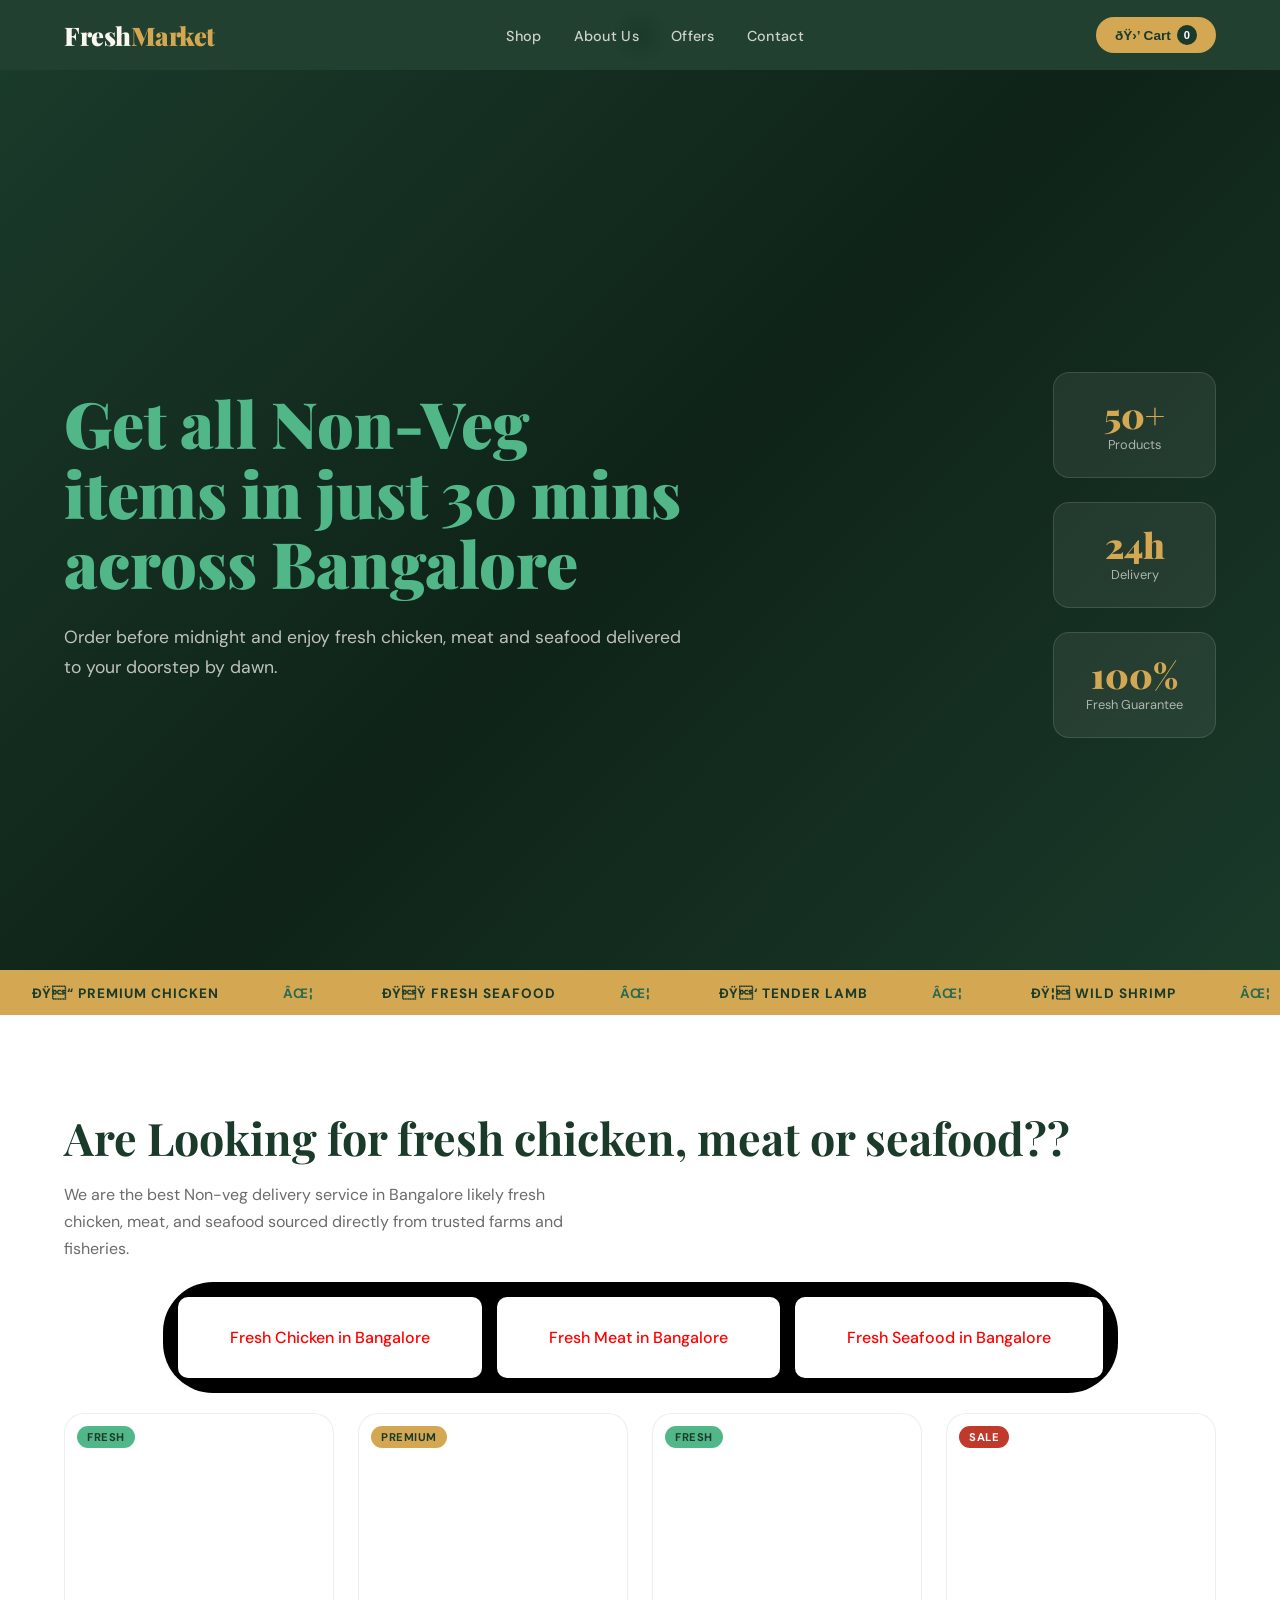
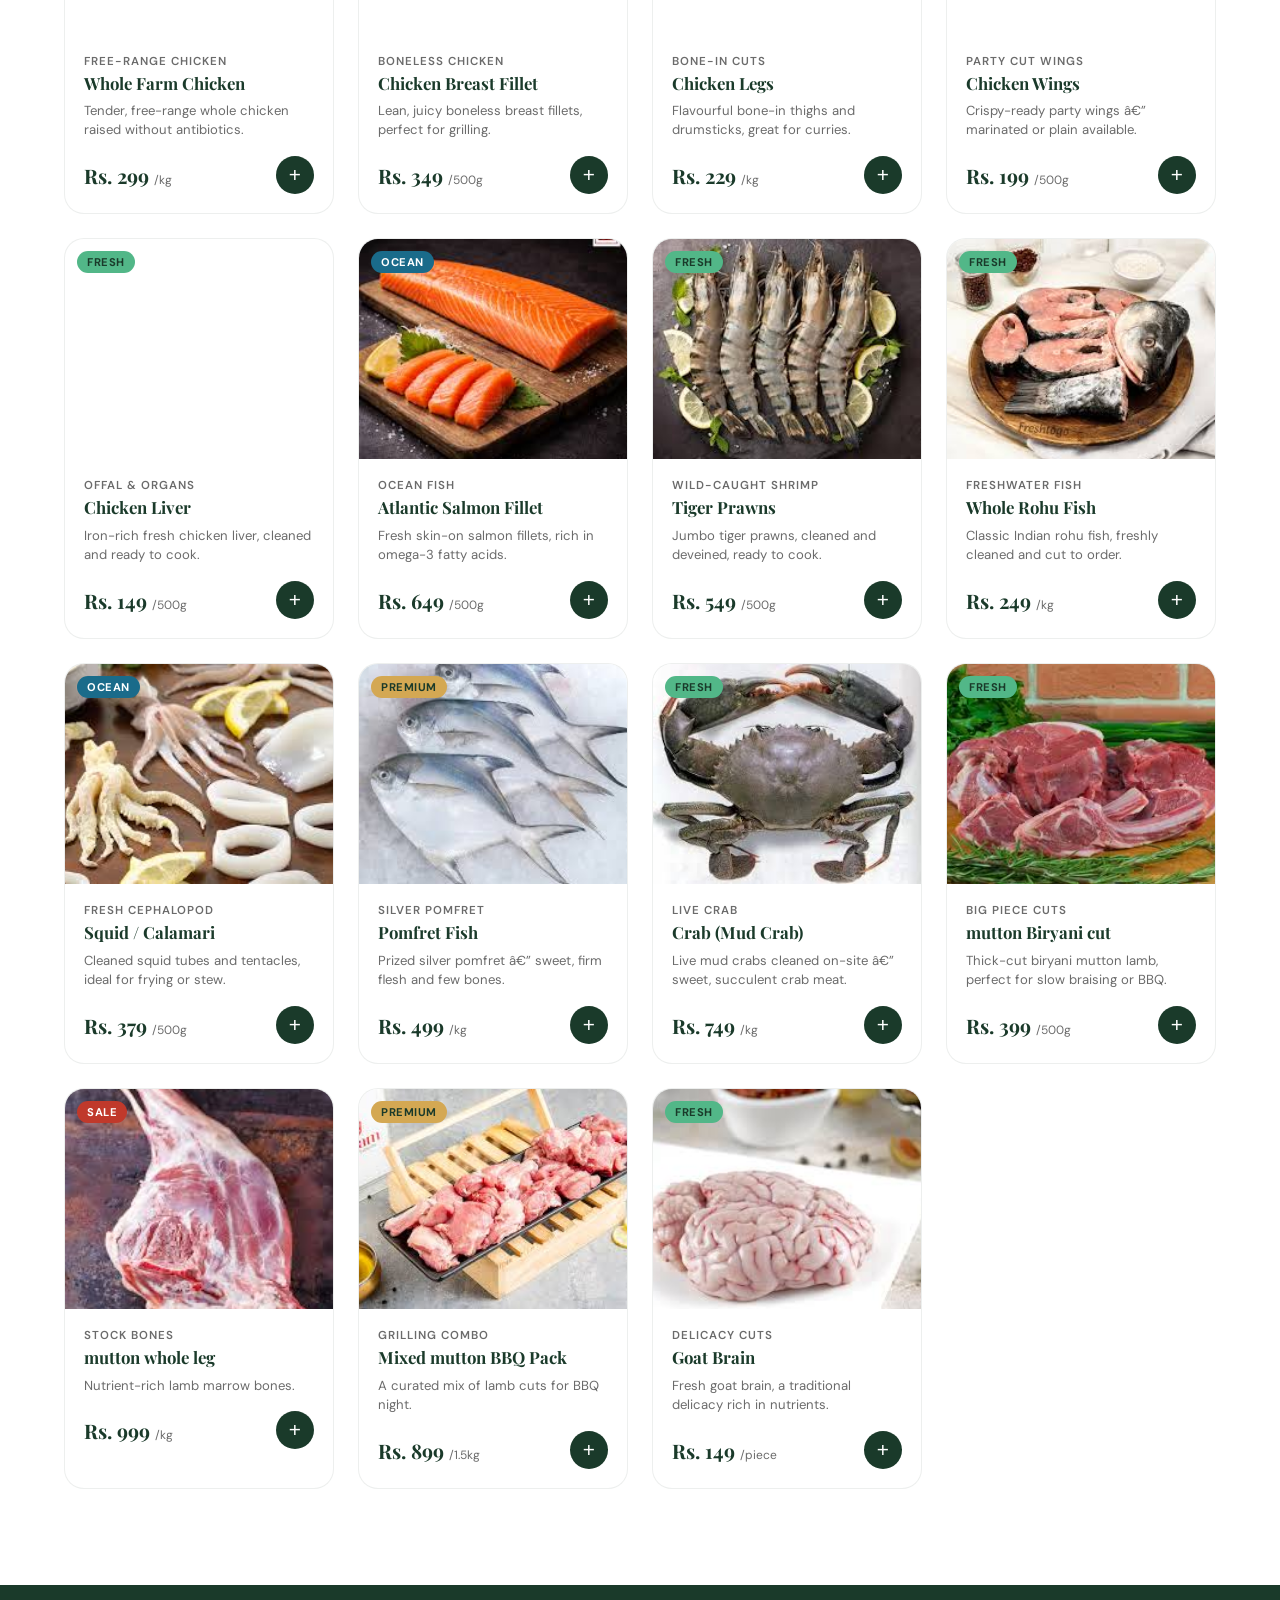
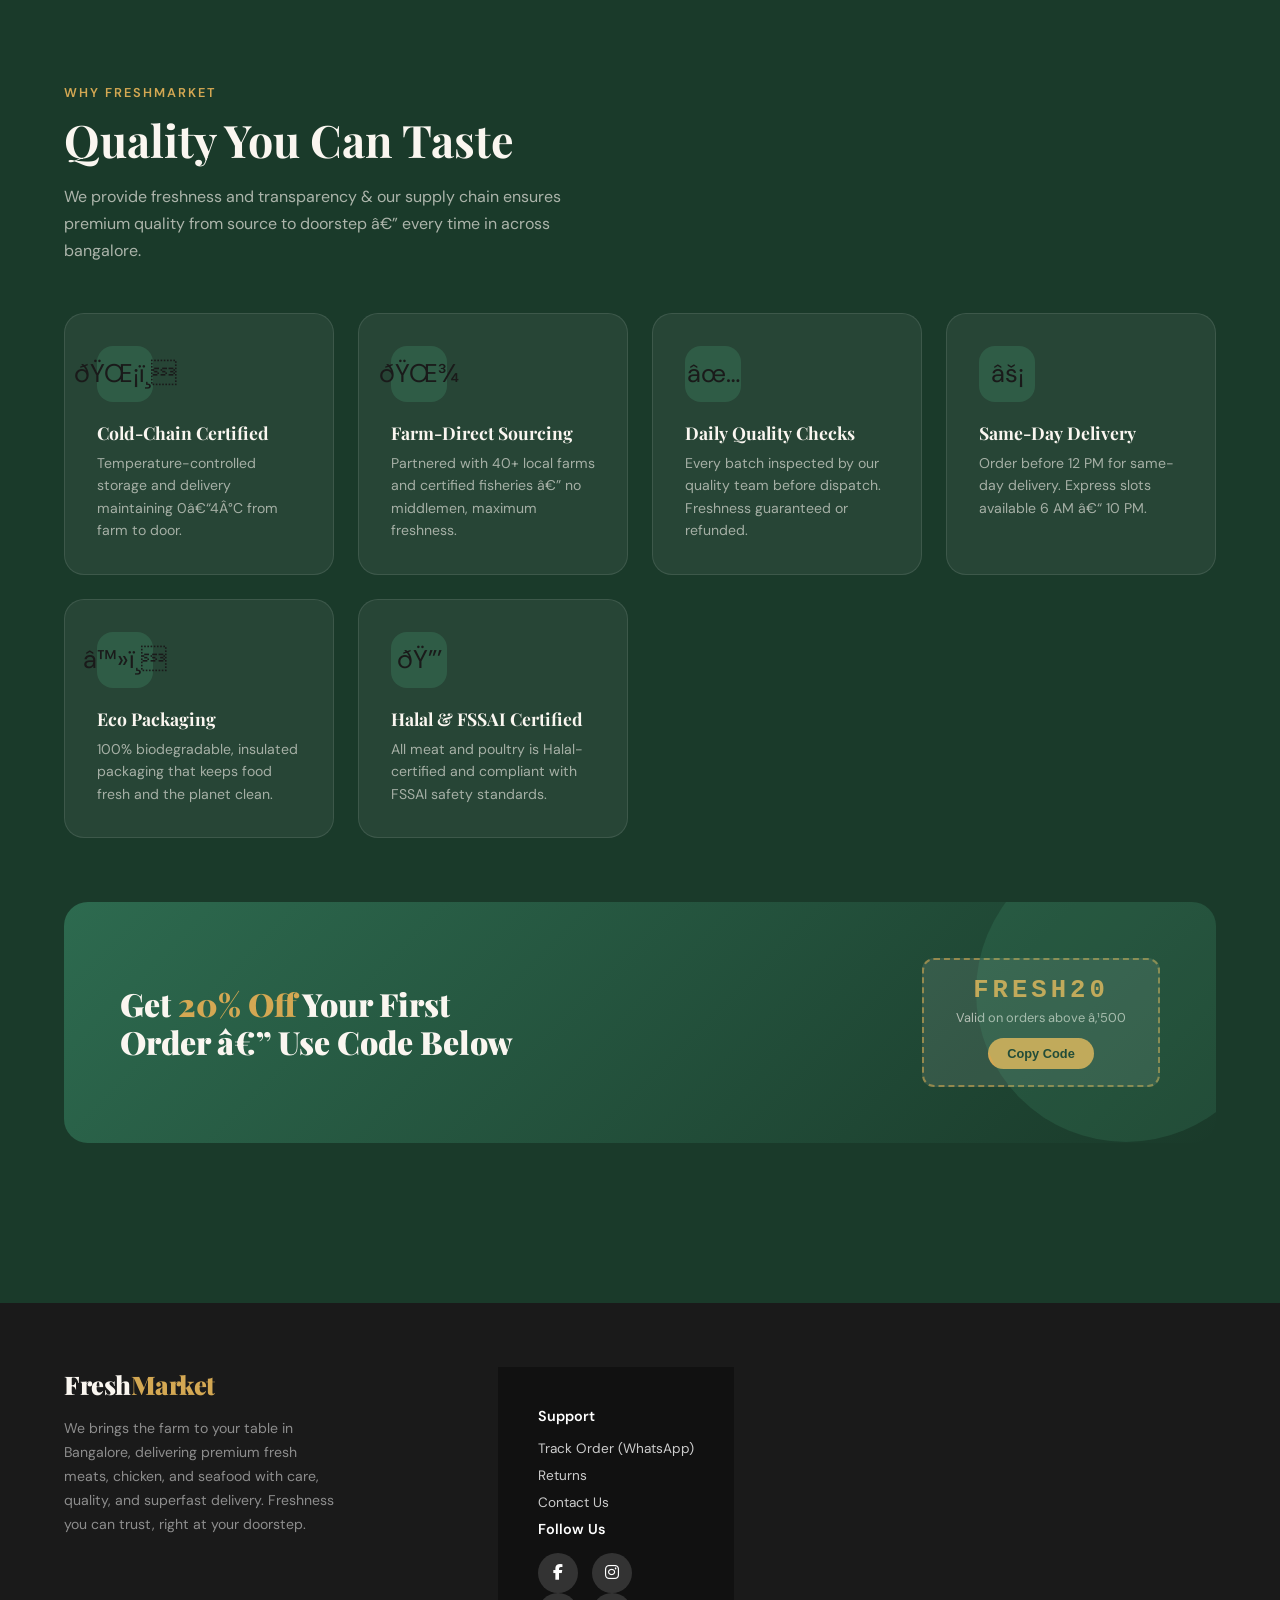
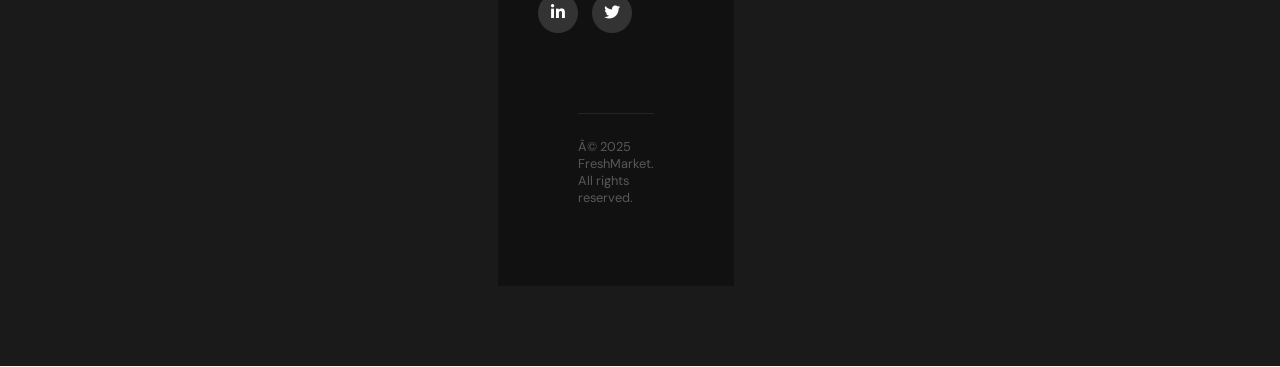
==== commit d6c2cec2: "Update index.html" ====
--- a/index.html
+++ b/index.html
@@ -534,15 +534,15 @@
   <div class="category-container">
 
 <div class="category-card">
-<a href="chicken.html">Chicken</a>
+<a href="Fresh-Chicken-in-Bangalore.html">Fresh Chicken in Bangalore</a>
 </div>
 
 <div class="category-card">
-<a href="meat.html">Meat</a>
+<a href="Fresh-Meat-in-Bangalore.html">Fresh Meat in Bangalore</a>
 </div>
 
 <div class="category-card">
-<a href="seafood.html">Seafood</a>
+<a href="Fresh-Seafood-in-Bangalore.html">Fresh Seafood in Bangalore</a>
 </div>
 
 </div>
